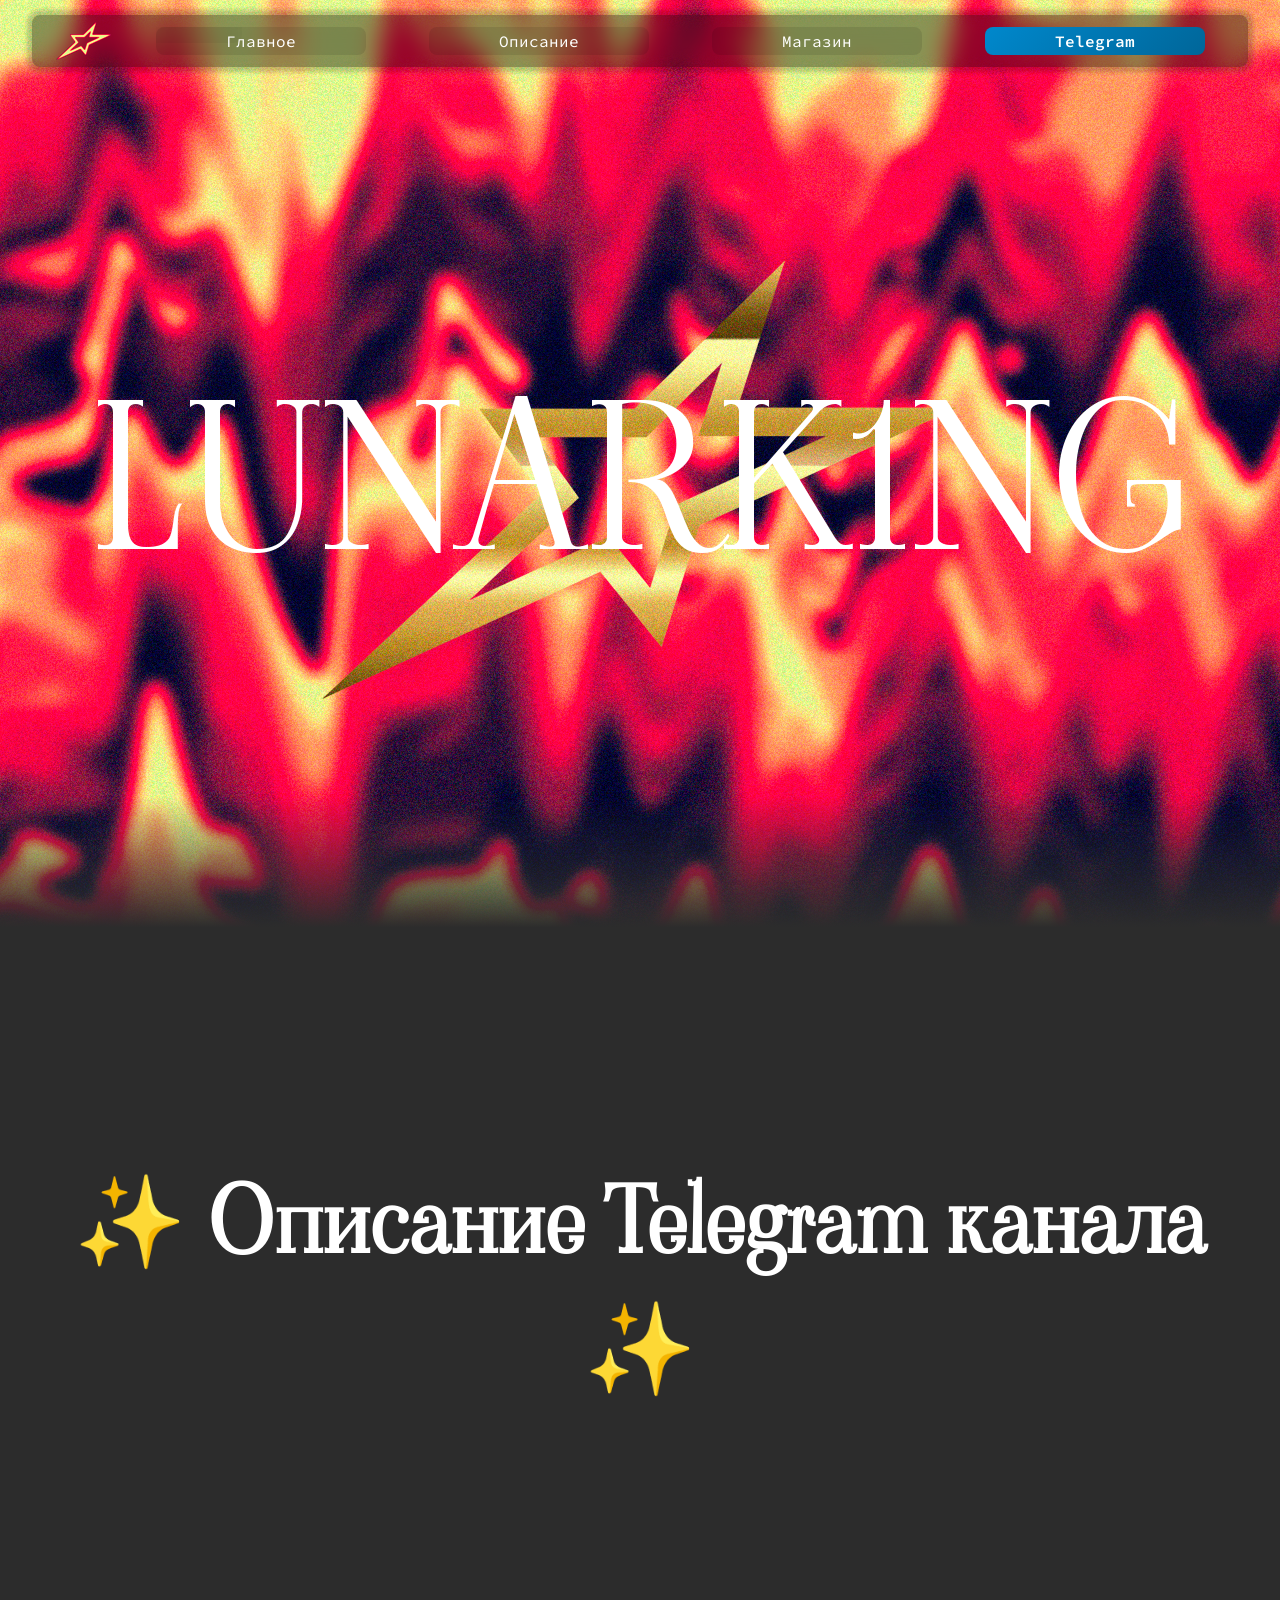
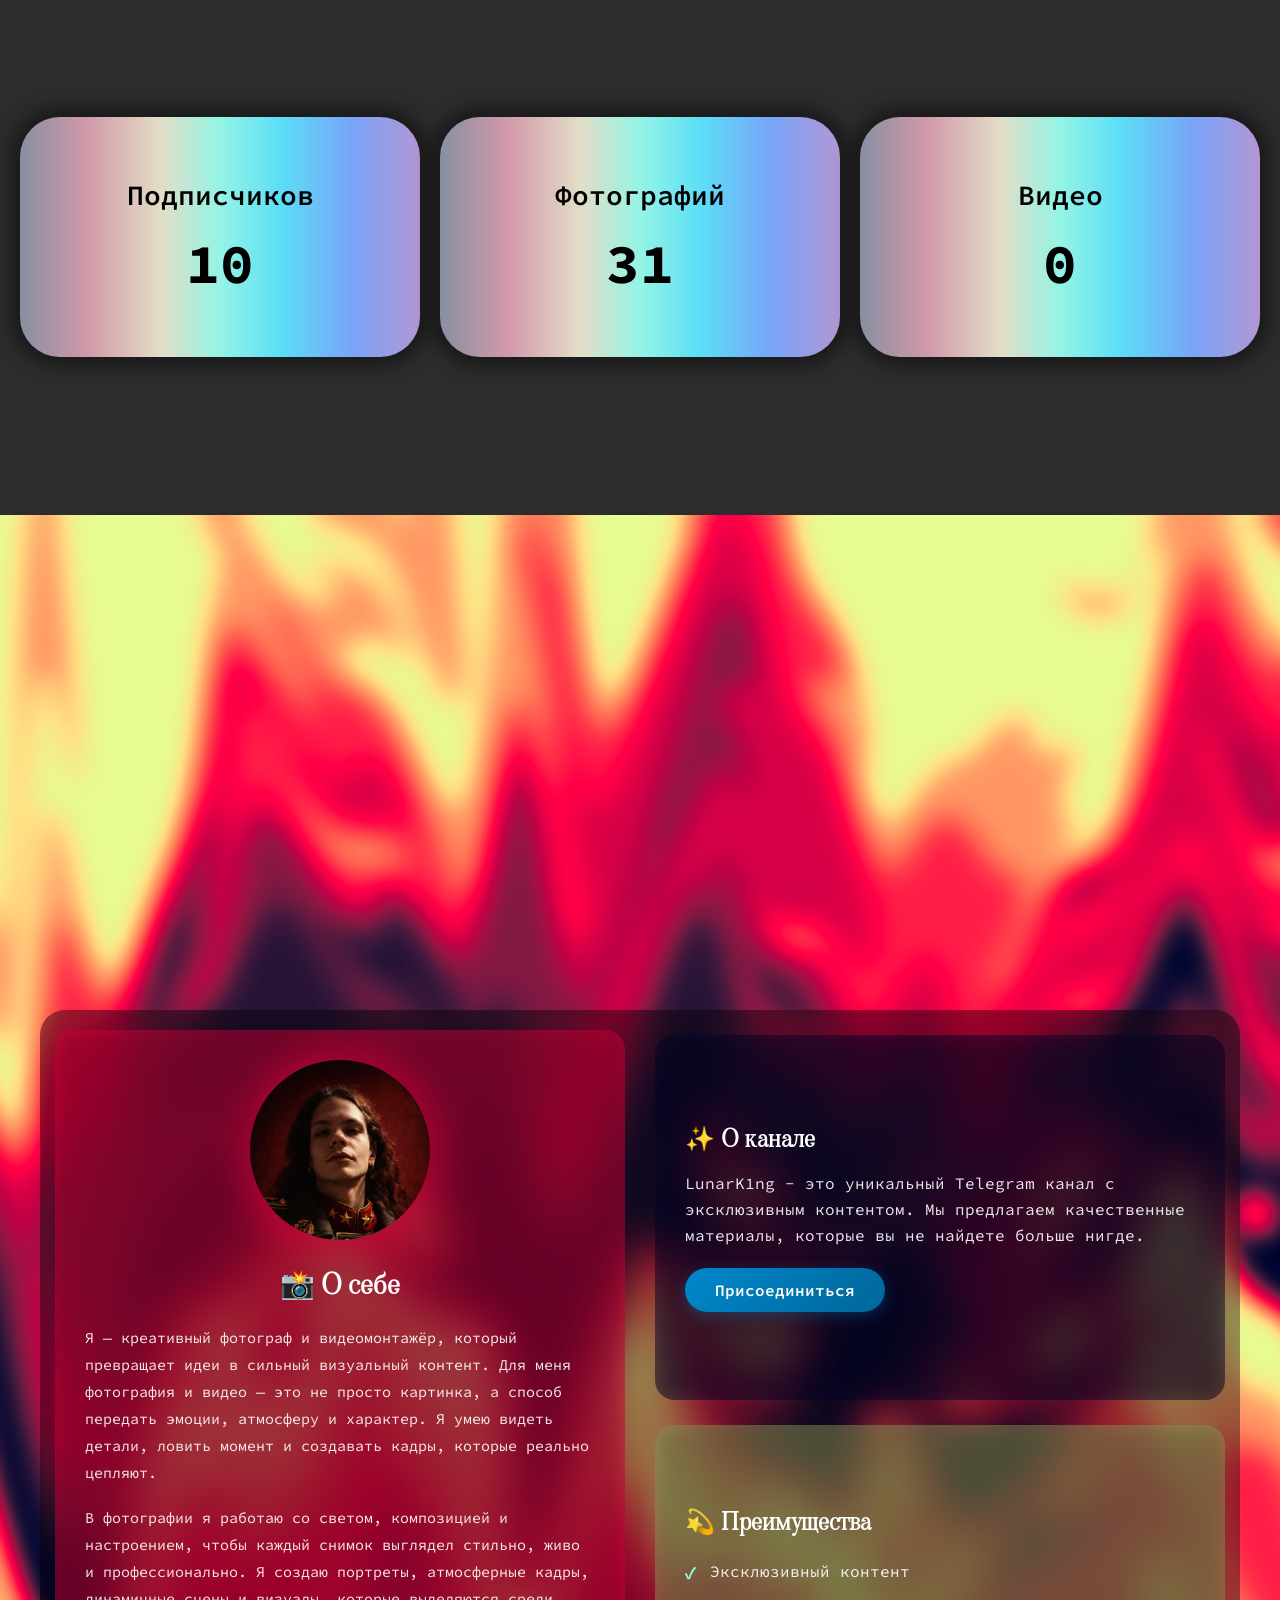
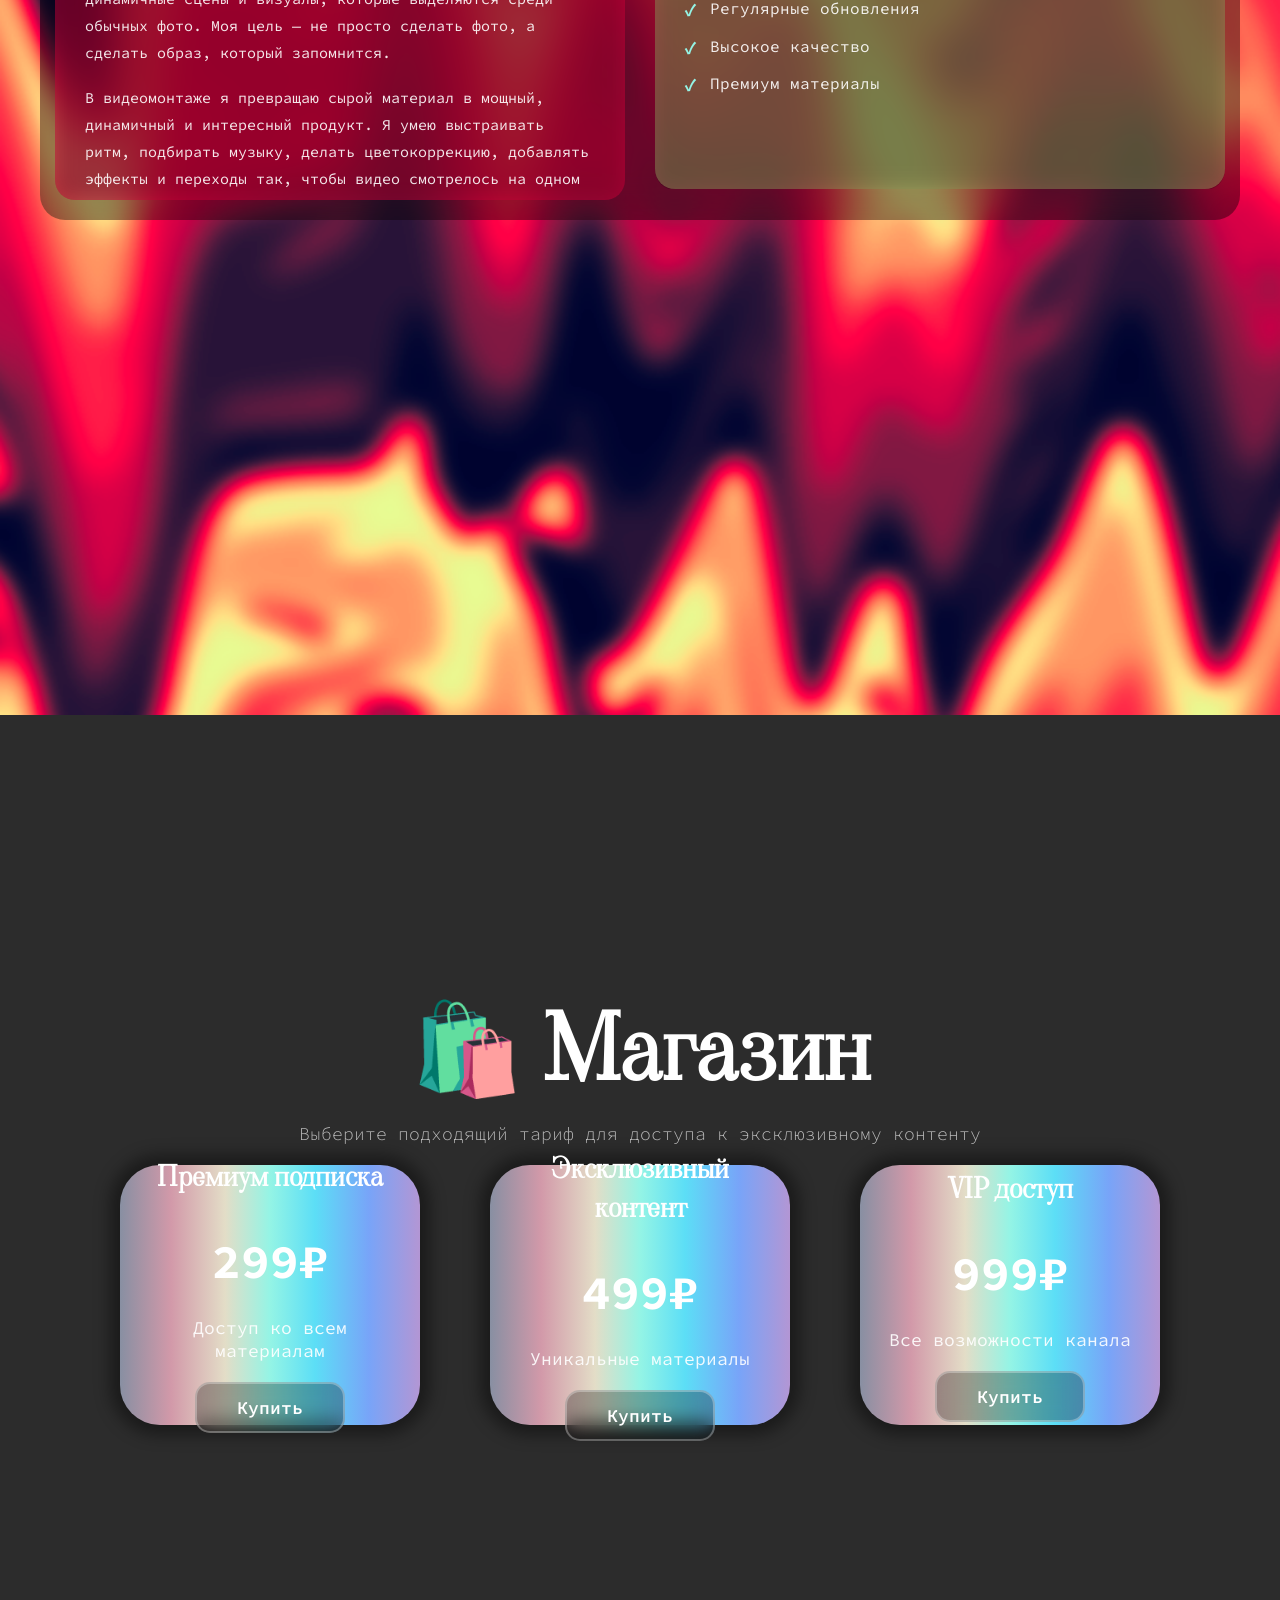
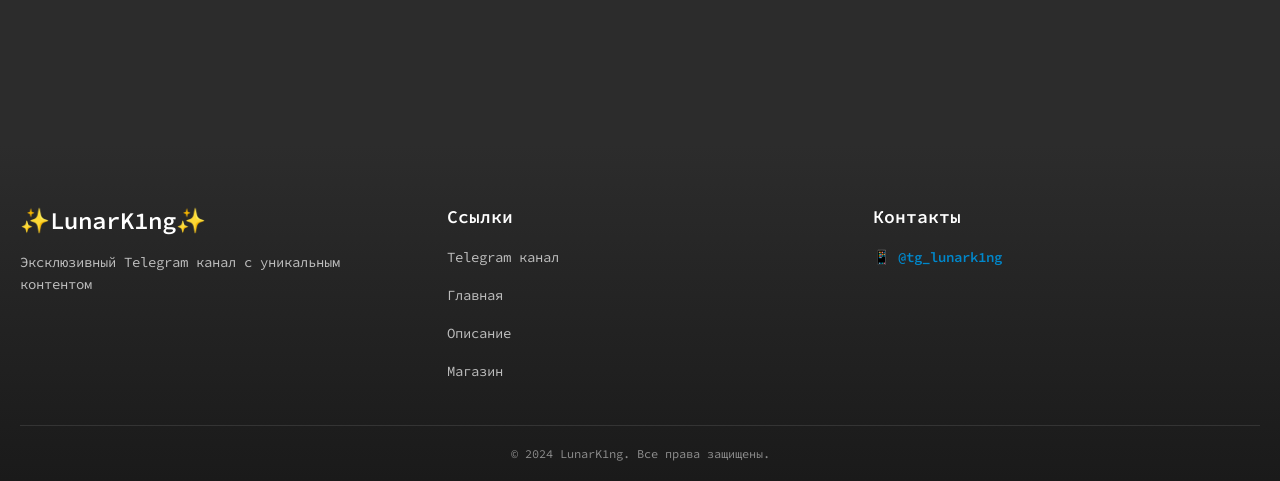
==== index.html @ 867f9dbb "intex.html" ====
<!DOCTYPE html>
<html lang="ru">
<head>
    <meta charset="UTF-8">
    <meta name="viewport" content="width=device-width, initial-scale=1.0, maximum-scale=5.0, user-scalable=yes">
    <title>✨LunarK1ng✨ - Telegram канал</title>
    <meta name="description" content="Официальный сайт Telegram канала LunarK1ng. Эксклюзивный контент, премиум подписки и многое другое!">
    <link rel="shortcut icon" href="./assects/logo.png" type="icon/png">
    <link rel="stylesheet" href="./css/index.css">
    <script src="./js/index.js" defer></script>
</head>
<body>
    <nav>
        <div class="nav">
            <a href="index.html" class="logo-link"><img src="./assects/logo.png" width="58px" height="58px" alt="LunarK1ng Logo"></a>
            <div class="btn-menu"><a href="#main">Главное</a></div>
            <div class="btn-menu"><a href="#description">Описание</a></div>
            <div class="btn-menu"><a href="#shop">Магазин</a></div>
            <div class="btn-menu"><a href="https://t.me/tg_lunark1ng" target="_blank" class="telegram-link">Telegram</a></div>
        </div>
    </nav>

    <main id="main">
        <div class="fon">LUNARK1NG</div>
        <div class="fon1"></div>
        <div class="zagolov" id="description">
            <h1>✨ Описание Telegram канала ✨</h1>
            <p class="zagolov-desc">Добро пожаловать в мир LunarK1ng! Эксклюзивный контент, уникальные материалы и многое другое.</p>
        </div>
        <div class="opic">
            <div class="card">
                <h2>Подписчиков</h2>
                <p class="card-number" data-target="56">0</p>
            </div>
            <div class="card">
                <h2>Фотографий</h2>
                <p class="card-number" data-target="163">0</p>
            </div>
            <div class="card">
                <h2>Видео</h2>
                <p class="card-number" data-target="3">0</p>
            </div>
        </div>

        <div class="fon2"></div>

        <div class="opic1">
            <div class="fon-opic">
                <div class="g">
                    <div class="fio">
                        <div class="fio-image">
                            <img src="./assects/photo.jpg" alt="LunarK1ng">
                        </div>
                        <div class="fio-content">
                            <h3>📸 О себе</h3>
                            <p>Я — креативный фотограф и видеомонтажёр, который превращает идеи в сильный визуальный контент. Для меня фотография и видео — это не просто картинка, а способ передать эмоции, атмосферу и характер. Я умею видеть детали, ловить момент и создавать кадры, которые реально цепляют.</p>
                            <p>В фотографии я работаю со светом, композицией и настроением, чтобы каждый снимок выглядел стильно, живо и профессионально. Я создаю портреты, атмосферные кадры, динамичные сцены и визуалы, которые выделяются среди обычных фото. Моя цель — не просто сделать фото, а сделать образ, который запомнится.</p>
                            <p>В видеомонтаже я превращаю сырой материал в мощный, динамичный и интересный продукт. Я умею выстраивать ритм, подбирать музыку, делать цветокоррекцию, добавлять эффекты и переходы так, чтобы видео смотрелось на одном дыхании. Для меня монтаж — это искусство рассказа истории через движение, звук и визуал.</p>
                        </div>
                    </div>
                </div>
                <div class="g1">
                    <div class="ai">
                        <h3>✨ О канале</h3>
                        <p>LunarK1ng - это уникальный Telegram канал с эксклюзивным контентом. Мы предлагаем качественные материалы, которые вы не найдете больше нигде.</p>
                        <a href="https://t.me/tg_lunark1ng" target="_blank" class="telegram-btn">Присоединиться</a>
                    </div>
                    <div class="forum">
                        <h3>💫 Преимущества</h3>
                        <ul>
                            <li>Эксклюзивный контент</li>
                            <li>Регулярные обновления</li>
                            <li>Высокое качество</li>
                            <li>Премиум материалы</li>
                        </ul>
                    </div>
                </div>
            </div>
        </div>
        <div class="shop" id="shop">
            <div class="shop-zagolov">
                <h1>🛍️ Магазин</h1>
                <p class="shop-subtitle">Выберите подходящий тариф для доступа к эксклюзивному контенту</p>
            </div>
            <div class="shop-content">
                <div class="shop-card">
                    <h3>Премиум подписка</h3>
                    <p class="shop-price">299₽</p>
                    <p class="shop-desc">Доступ ко всем материалам</p>
                    <a href="payment.html?product=Премиум подписка&price=299₽" class="buy-button">Купить</a>
                </div>
                <div class="shop-card">
                    <h3>Эксклюзивный контент</h3>
                    <p class="shop-price">499₽</p>
                    <p class="shop-desc">Уникальные материалы</p>
                    <a href="payment.html?product=Эксклюзивный контент&price=499₽" class="buy-button">Купить</a>
                </div>
                <div class="shop-card">
                    <h3>VIP доступ</h3>
                    <p class="shop-price">999₽</p>
                    <p class="shop-desc">Все возможности канала</p>
                    <a href="payment.html?product=VIP доступ&price=999₽" class="buy-button">Купить</a>
                </div>
            </div>
        </div>
    </main>

    <footer>
        <div class="footer-content">
            <div class="footer-section">
                <h3>✨LunarK1ng✨</h3>
                <p>Эксклюзивный Telegram канал с уникальным контентом</p>
            </div>
            <div class="footer-section">
                <h4>Ссылки</h4>
                <a href="https://t.me/tg_lunark1ng" target="_blank" class="footer-link">Telegram канал</a>
                <a href="#main" class="footer-link">Главная</a>
                <a href="#description" class="footer-link">Описание</a>
                <a href="#shop" class="footer-link">Магазин</a>
            </div>
            <div class="footer-section">
                <h4>Контакты</h4>
                <a href="https://t.me/tg_lunark1ng" target="_blank" class="footer-link telegram-footer">
                    <span>📱 @tg_lunark1ng</span>
                </a>
            </div>
        </div>
        <div class="footer-bottom">
            <p>&copy; 2024 LunarK1ng. Все права защищены.</p>
        </div>
    </footer>
</body>
</html>
---- css/index.css ----
@import url('https://fonts.googleapis.com/css2?family=Source+Code+Pro:ital,wght@0,200..900;1,200..900&family=Viaoda+Libre&display=swap');

* {
    margin: 0;
    padding: 0;
    box-sizing: border-box;
    -webkit-tap-highlight-color: transparent;
}

html {
    scroll-behavior: smooth;
    -webkit-text-size-adjust: 100%;
    -ms-text-size-adjust: 100%;
}

body{
    font-family: "Source Code Pro", monospace;
    background: #2c2c2c;
    overflow-x: hidden;
    -webkit-font-smoothing: antialiased;
    -moz-osx-font-smoothing: grayscale;
}

/* Улучшения для touch-устройств */
@media (hover: none) and (pointer: coarse) {
    .btn-menu a, .buy-button, .telegram-btn {
        min-height: 44px;
        min-width: 44px;
    }
    
    .card, .shop-card {
        cursor: default;
    }
}
.nav{
    margin: 0 auto;
    display: flex;
    width: 1280px;
    height: 52px;
    background-color: rgb(0, 0, 0, 40%);
    backdrop-filter: blur(10px);
    box-shadow: 0px 0px 4px 5px rgba(0, 0, 0, 0.2);
    position: fixed;
    border: none;
    border-radius: 8px;
    top: 15px;
    left: 50%;
    transform: translateX(-50%);
    align-items: center;
    justify-content: space-evenly;
    z-index: 1000;
    transition: all 300ms;
}
.btn-menu{
    text-align: center;
}
.logo-link {
    display: flex;
    align-items: center;
    transition: transform 200ms;
    text-decoration: none;
}

.logo-link:hover {
    transform: scale(1.1) rotate(5deg);
}

.logo-link img {
    display: block;
}

.btn-menu a{
    color: white;
    background-color: rgba(0, 0, 0, 0.1);
    backdrop-filter: blur(40px);
    text-decoration: none;
    padding: 4px 70px;
    border: none;
    border-radius: 8px;
    margin: 0px 20px;
    transition: all 200ms;
    user-select: none;
}

.telegram-link {
    background: linear-gradient(135deg, #0088cc 0%, #006699 100%);
    color: white !important;
    font-weight: 600;
}

.telegram-link:hover {
    background: linear-gradient(135deg, #00a0e0 0%, #0088cc 100%);
    transform: scale(1.05);
}
.fon{
    font-family: "Viaoda Libre", serif;
    display: flex;
    justify-content: center;
    align-items: center;
    color: white;
    font-size: 200px;
    user-select: none;
    width: 100%;
    height: 960px;
    background-image: url('/assects/dector.png');
    background-size: cover;
    background-position: center;
    background-repeat: no-repeat;
    position: relative;
}
.fon1{
    width: 100%;
    height: 327px;
    background: linear-gradient(to bottom, 
        rgba(9, 2, 58, 0) 0%,
        #2c2c2c 40%
    );
    transform: translateY(-50%);
    position: absolute;
    pointer-events: none;
}
main{
    width: 100%;
    background-color: #2c2c2c;
    position: relative;
    overflow-x: hidden;
}
.zagolov{
    font-family: "Viaoda Libre", serif;
    background-color: #2c2c2c;
    color: white;
    text-align: center;
    font-size: 45px;
    transform: translateY(50%);
    background-color: #2c2c2c;
    user-select: none;
    padding: 20px;
    animation: fadeInUp 0.8s ease-out;
    position: relative;
    z-index: 1;
}

.zagolov-desc {
    font-family: "Source Code Pro", monospace;
    background: #2c2c2c;
    font-size: 18px;
    color: rgba(255, 255, 255, 0.8);
    margin-top: 15px;
    font-weight: 300;
    max-width: 800px;
    margin-left: auto;
    margin-right: auto;
}

@keyframes fadeInUp {
    from {
        opacity: 0;
        transform: translateY(50%) translateY(30px);
    }
    to {
        opacity: 1;
        transform: translateY(50%);
    }
}
.opic{
    display: flex;
    width: 100%;
    height: 600px;
    background-color: #2c2c2c;
    justify-content: space-evenly;
    align-items: center;
    transform: translateY(17%);
    position: relative;
    z-index: 1;
}
.card{
    width: 450px;
    height: 250px;
    background:linear-gradient(to right,
            #888FA2 0%,
            #D299A9 17%,
            #E3DDC7 35%,
            #94F4E5 50%,
            #5CDEF6 65%,
            #78A4F8 83%,
            #B396D4 100%
        );
    box-shadow: 0px 0px 16px 10px rgba(0, 0, 0, 0.4);
    border: none;
    border-radius: 40px;
    text-align: center;
    padding: 30px 20px;
    display: flex;
    flex-direction: column;
    justify-content: center;
    align-items: center;
    transition: transform 300ms, box-shadow 300ms;
    animation: fadeInUp 0.8s ease-out;
    animation-fill-mode: both;
}

.card:nth-child(1) {
    animation-delay: 0.1s;
}

.card:nth-child(2) {
    animation-delay: 0.2s;
}

.card:nth-child(3) {
    animation-delay: 0.3s;
}

.card:hover {
    transform: translateY(-10px) scale(1.02);
    box-shadow: 0px 0px 25px 15px rgba(0, 0, 0, 0.5);
}

.card h2{
    font-family: "Source Code Pro", monospace;
    font-size: 28px;
    font-weight: 600;
    user-select: none;
    margin-bottom: 15px;
}
.card p{
    font-family: "Source Code Pro", monospace;
    font-size: 56px;
    font-weight: 700;
    user-select: none;
}
.shop{
    height: 980px;
    width: 100%;
    background-image: url('assects/stars.png');
    background-size: cover;
    background-position: center;
    background-repeat: no-repeat;
    background-color: #2c2c2c;
    display: flex;
    flex-direction: column;
    align-items: center;
    justify-content: center;
    position: relative;
}
.shop-zagolov{
    font-family: "Viaoda Libre", serif;
    color: white;
    text-align: center;
    font-size: 45px;
    margin-bottom: 20px;
    user-select: none;
}

.shop-subtitle {
    font-family: "Source Code Pro", monospace;
    font-size: 18px;
    color: rgba(255, 255, 255, 0.7);
    margin-top: 10px;
    font-weight: 300;
}
.shop-content{
    display: flex;
    width: 100%;
    justify-content: space-evenly;
    align-items: center;
    padding: 0 50px;
}
.shop-card{
    width: 350px;
    height: 280px;
    background: linear-gradient(to right,
            #888FA2 0%,
            #D299A9 17%,
            #E3DDC7 35%,
            #94F4E5 50%,
            #5CDEF6 65%,
            #78A4F8 83%,
            #B396D4 100%
        );
    box-shadow: 0px 0px 16px 10px rgba(0, 0, 0, 0.4);
    border: none;
    border-radius: 40px;
    text-align: center;
    display: flex;
    flex-direction: column;
    justify-content: center;
    align-items: center;
    padding: 20px;
    transition: transform 200ms;
}
.shop-card:hover{
    transform: scale(1.05);
}
.shop-card h3{
    font-family: "Viaoda Libre", serif;
    font-size: 28px;
    font-weight: 600;
    color: white;
    margin-bottom: 20px;
    user-select: none;
}
.shop-price{
    font-family: "Source Code Pro", monospace;
    font-size: 48px;
    font-weight: 700;
    color: white;
    margin: 15px 0;
    user-select: none;
}
.shop-desc{
    font-family: "Source Code Pro", monospace;
    font-size: 18px;
    color: rgba(255, 255, 255, 0.9);
    margin-top: 10px;
    user-select: none;
    font-weight: 400;
}
.buy-button{
    display: inline-block;
    margin-top: 20px;
    padding: 12px 40px;
    font-family: "Source Code Pro", monospace;
    font-size: 18px;
    font-weight: 600;
    color: white;
    background-color: rgba(0, 0, 0, 0.3);
    backdrop-filter: blur(10px);
    text-decoration: none;
    border: 2px solid rgba(255, 255, 255, 0.3);
    border-radius: 15px;
    transition: all 200ms;
    user-select: none;
}
.buy-button:hover{
    background-color: rgba(0, 0, 0, 0.5);
    border-color: rgba(255, 255, 255, 0.5);
    transform: scale(1.05);
}
.buy-button:active{
    transform: scale(0.95);
}

footer {
    background: linear-gradient(to top, #1a1a1a 0%, #2c2c2c 100%);
    padding: 60px 20px 20px;
    margin-top: 50px;
    position: relative;
}

.footer-content {
    max-width: 1400px;
    margin: 0 auto;
    display: flex;
    justify-content: space-around;
    flex-wrap: wrap;
    gap: 40px;
    margin-bottom: 30px;
}

.footer-section {
    flex: 1;
    min-width: 250px;
}

.footer-section h3 {
    font-family: "Source Code Pro", monospace;
    font-size: 24px;
    color: white;
    margin-bottom: 15px;
    font-weight: 600;
}

.footer-section h4 {
    font-family: "Source Code Pro", monospace;
    font-size: 18px;
    color: white;
    margin-bottom: 15px;
    font-weight: 600;
}

.footer-section p {
    font-family: "Source Code Pro", monospace;
    font-size: 14px;
    color: rgba(255, 255, 255, 0.7);
    line-height: 1.6;
}

.footer-link {
    display: block;
    font-family: "Source Code Pro", monospace;
    font-size: 14px;
    color: rgba(255, 255, 255, 0.7);
    text-decoration: none;
    margin-bottom: 10px;
    transition: all 200ms;
    padding: 5px 0;
}

.footer-link:hover {
    color: white;
    transform: translateX(5px);
}

.telegram-footer {
    color: #0088cc !important;
    font-weight: 600;
}

.telegram-footer:hover {
    color: #00a0e0 !important;
}

.footer-bottom {
    text-align: center;
    padding-top: 20px;
    border-top: 1px solid rgba(255, 255, 255, 0.1);
}

.footer-bottom p {
    font-family: "Source Code Pro", monospace;
    font-size: 12px;
    color: rgba(255, 255, 255, 0.5);
}
.btn-menu a:hover{
    background-color: rgba(255, 0, 0, 0.1);
    backdrop-filter: blur(0px);
}
.btn-menu a:active{
    background-color: rgba(255, 81, 0, 0.2);
    backdrop-filter: blur(100px);
}
.btn-menu a:focus-visible{
    background-color: red;
}
.fon2{
    width: 100%;
    height: 327px;
    background: linear-gradient(to top, 
        rgba(9, 2, 58, 0) 0%,
        #2c2c2c 40%
    );
    transform: translateY(31%);
    position: absolute;
    pointer-events: none;
    margin: 20px 0px 0px 0px;
}
.opic1{
    background-image: url('/assects/bac.png');
    background-size: cover;
    background-position: center;
    background-repeat: no-repeat;
    width: 100%;
    height: 1800px;
    display: flex;
    margin: 200px 0px 0px 0px;
    justify-content: center;
    align-items: center;
    position: relative;
}
.fon-opic{
    display: flex;
    width: 1550px;
    height: 810px;
    background-color: rgb(0, 0, 0, 40%);
    border: none;
    border-radius: 25px;
    backdrop-filter: blur(20px);
}
.g{
    display: flex;
    align-items: center;
    justify-content: center;
    width: 50%;
    height: 100%;
}
.g1{
    display: block;
    align-items: center;
    justify-content: center;
    width: 50%;
    height: 100%;
}
.fio{
    display: flex;
    flex-direction: column;
    align-items: center;
    justify-content: flex-start;
    background-color: rgb(255, 0, 70, 40%);
    backdrop-filter: blur(10px);
    width: 95%;
    height: 95%;
    border: none;
    border-radius: 20px;
    padding: 30px;
    overflow-y: auto;
    transition: transform 300ms, box-shadow 300ms;
}

.fio:hover {
    transform: translateY(-5px);
    box-shadow: 0px 0px 20px 10px rgba(255, 0, 70, 0.5);
}

.fio-image {
    margin-bottom: 25px;
    flex-shrink: 0;
}

.fio img{
    width: 180px;
    height: 180px;
    border: none;
    border-radius: 100%;
    object-fit: cover;
    box-shadow: 0px 0px 30px 15px rgba(255, 0, 70, 0.3);
    transition: transform 300ms, box-shadow 300ms;
    display: block;
}

.fio:hover img {
    transform: scale(1.05);
    box-shadow: 0px 0px 40px 20px rgba(255, 0, 70, 0.5);
}

.fio-content {
    width: 100%;
    text-align: center;
}

.fio-content h3 {
    font-family: "Viaoda Libre", serif;
    font-size: 28px;
    font-weight: 600;
    color: white;
    margin-bottom: 20px;
    user-select: none;
}

.fio-content p {
    font-family: "Source Code Pro", monospace;
    font-size: 15px;
    color: rgba(255, 255, 255, 0.9);
    line-height: 1.8;
    margin-bottom: 18px;
    text-align: left;
    user-select: none;
}

.fio-content p:last-child {
    margin-bottom: 0;
}

/* Стилизация скроллбара для fio */
.fio::-webkit-scrollbar {
    width: 8px;
}

.fio::-webkit-scrollbar-track {
    background: rgba(255, 255, 255, 0.1);
    border-radius: 10px;
}

.fio::-webkit-scrollbar-thumb {
    background: rgba(255, 0, 70, 0.5);
    border-radius: 10px;
}

.fio::-webkit-scrollbar-thumb:hover {
    background: rgba(255, 0, 70, 0.7);
}
.ai{
    background-color: rgb(5, 7, 50, 40%);
    backdrop-filter: blur(10px);
    width: 95%;
    height: 45%;
    border: none;
    border-radius: 20px;
    margin: 25px auto;
    padding: 30px;
    display: flex;
    flex-direction: column;
    justify-content: center;
    transition: transform 300ms, box-shadow 300ms;
}

.ai:hover {
    transform: translateY(-5px);
    box-shadow: 0px 0px 20px 10px rgba(5, 7, 50, 0.5);
}

.ai h3 {
    font-family: "Viaoda Libre", serif;
    font-size: 24px;
    font-weight: 600;
    color: white;
    margin-bottom: 15px;
    user-select: none;
}

.ai p {
    font-family: "Source Code Pro", monospace;
    font-size: 16px;
    color: rgba(255, 255, 255, 0.9);
    line-height: 1.6;
    margin-bottom: 20px;
    user-select: none;
}

.telegram-btn {
    display: inline-block;
    padding: 12px 30px;
    background: linear-gradient(135deg, #0088cc 0%, #006699 100%);
    color: white;
    text-decoration: none;
    border-radius: 25px;
    font-family: "Source Code Pro", monospace;
    font-weight: 600;
    font-size: 16px;
    transition: all 300ms;
    align-self: flex-start;
    box-shadow: 0px 4px 15px rgba(0, 136, 204, 0.3);
}

.telegram-btn:hover {
    transform: translateY(-2px);
    box-shadow: 0px 6px 20px rgba(0, 136, 204, 0.5);
    background: linear-gradient(135deg, #00a0e0 0%, #0088cc 100%);
}

.forum{
    background-color: rgb(170, 184, 108, 40%);
    backdrop-filter: blur(10px);
    width: 95%;
    height: 45%;
    border: none;
    border-radius: 20px;
    margin: 25px auto;
    padding: 30px;
    display: flex;
    flex-direction: column;
    justify-content: center;
    transition: transform 300ms, box-shadow 300ms;
}

.forum:hover {
    transform: translateY(-5px);
    box-shadow: 0px 0px 20px 10px rgba(170, 184, 108, 0.5);
}

.forum h3 {
    font-family: "Viaoda Libre", serif;
    font-size: 24px;
    font-weight: 600;
    color: white;
    margin-bottom: 20px;
    user-select: none;
}

.forum ul {
    list-style: none;
    padding: 0;
}

.forum ul li {
    font-family: "Source Code Pro", monospace;
    font-size: 16px;
    color: rgba(255, 255, 255, 0.9);
    margin-bottom: 12px;
    padding-left: 25px;
    position: relative;
    user-select: none;
    line-height: 1.6;
}

.forum ul li::before {
    content: '✓';
    position: absolute;
    left: 0;
    color: #94F4E5;
    font-weight: bold;
    font-size: 18px;
}

/* Адаптивность */

/* Очень большие экраны (1920px+) */
@media (min-width: 1920px) {
    .nav {
        width: 1600px;
    }
    
    .fon-opic {
        width: 1800px;
    }
    
    .card {
        width: 500px;
        height: 280px;
    }
}

/* Большие ноутбуки (1400px - 1920px) */
@media (max-width: 1920px) and (min-width: 1401px) {
    .nav {
        width: 95%;
        max-width: 1600px;
    }
    
    .fon-opic {
        width: 95%;
        max-width: 1400px;
    }
}

/* Ноутбуки (1200px - 1400px) */
@media (max-width: 1400px) {
    .nav {
        width: 95%;
    }
    
    .fon-opic {
        width: 95%;
        max-width: 1200px;
    }
    
    .card {
        width: 400px;
        height: 240px;
    }
    
    .shop-card {
        width: 300px;
        height: 260px;
    }
}

/* Планшеты в альбомной ориентации и маленькие ноутбуки (1024px - 1200px) */
@media (max-width: 1200px) and (min-width: 1024px) {
    .shop-content {
        flex-wrap: wrap;
        gap: 25px;
        padding: 0 30px;
        justify-content: center;
    }
    
    .shop-card {
        width: calc(50% - 15px);
        max-width: 400px;
        min-width: 300px;
    }
    
    .opic {
        padding: 40px 30px;
        gap: 25px;
    }
    
    .card {
        width: calc(33.333% - 20px);
        min-width: 280px;
    }
    
    .fon-opic {
        flex-direction: row;
        height: auto;
        min-height: 700px;
        padding: 30px;
    }
    
    .g, .g1 {
        width: 50%;
    }
}

/* Планшеты (768px - 1024px) */
@media (max-width: 1023px) {
    .shop-content {
        flex-direction: column;
        gap: 30px;
        padding: 0 30px;
    }
    
    .shop-card {
        width: 100%;
        max-width: 500px;
    }
    
    .opic {
        flex-direction: column;
        height: auto;
        padding: 40px 30px;
        gap: 30px;
    }
    
    .card {
        width: 100%;
        max-width: 500px;
    }
    
    .fon-opic {
        flex-direction: column;
        height: auto;
        padding: 30px;
    }
    
    .g, .g1 {
        width: 100%;
    }
    
    .g1 {
        margin-top: 30px;
    }
    
    .ai, .forum {
        height: auto;
        min-height: 200px;
    }
    
    .fio {
        padding: 25px;
        height: auto;
        max-height: 600px;
    }
    
    .fio img {
        width: 150px;
        height: 150px;
    }
    
    .fio-content h3 {
        font-size: 24px;
    }
    
    .fio-content p {
        font-size: 14px;
    }
    
    .nav {
        width: 98%;
        padding: 8px;
    }
    
    .btn-menu a {
        padding: 4px 15px;
        margin: 2px;
        font-size: 13px;
    }
}

/* Планшеты в портретной ориентации и большие телефоны (481px - 768px) */
@media (max-width: 768px) {
    .nav {
        width: calc(100% - 16px);
        height: auto;
        padding: 5px 3px;
        flex-wrap: wrap;
        gap: 4px;
        justify-content: center;
    }
    
    .logo-link {
        order: -1;
        width: 100%;
        justify-content: center;
        margin-bottom: 3px;
    }
    
    .logo-link img {
        width: 28px;
        height: 28px;
    }
    
    .btn-menu {
        flex: 1 1 calc(50% - 4px);
        min-width: calc(50% - 4px);
        max-width: calc(50% - 4px);
    }
    
    .btn-menu a {
        padding: 5px 8px;
        margin: 0;
        font-size: 10px;
        display: block;
        text-align: center;
        width: 100%;
        border-radius: 5px;
    }
    
    .fon {
        font-size: 100px;
        height: 550px;
        background-size: cover;
    }
    
    .zagolov {
        font-size: 28px;
        padding: 15px;
    }
    
    .zagolov-desc {
        font-size: 15px;
        padding: 0 15px;
    }
    
    .opic {
        padding: 30px 15px;
        gap: 25px;
        height: auto;
    }
    
    .card {
        height: 220px;
        padding: 25px 20px;
    }
    
    .card h2 {
        font-size: 22px;
        margin-bottom: 12px;
    }
    
    .card p {
        font-size: 38px;
    }
    
    .shop {
        padding: 40px 15px;
        height: auto;
        min-height: 800px;
    }
    
    .shop-zagolov {
        font-size: 28px;
        margin-bottom: 25px;
    }
    
    .shop-subtitle {
        font-size: 15px;
        padding: 0 15px;
    }
    
    .shop-content {
        padding: 0 15px;
        gap: 25px;
    }
    
    .shop-card {
        width: 100%;
        height: auto;
        min-height: 280px;
        padding: 25px;
    }
    
    .shop-card h3 {
        font-size: 22px;
        margin-bottom: 15px;
    }
    
    .shop-price {
        font-size: 32px;
        margin: 12px 0;
    }
    
    .shop-desc {
        font-size: 16px;
    }
    
    .buy-button {
        padding: 10px 30px;
        font-size: 16px;
        margin-top: 15px;
    }
    
    .opic1 {
        height: auto;
        padding: 30px 15px;
        min-height: auto;
    }
    
    .fon-opic {
        width: 100%;
        padding: 20px;
    }
    
    .fio {
        padding: 20px;
        max-height: 500px;
    }
    
    .fio-image {
        margin-bottom: 20px;
    }
    
    .fio img {
        width: 120px;
        height: 120px;
    }
    
    .fio-content h3 {
        font-size: 20px;
        margin-bottom: 15px;
    }
    
    .fio-content p {
        font-size: 13px;
        line-height: 1.6;
        margin-bottom: 12px;
    }
    
    .ai, .forum {
        padding: 20px;
        margin: 15px auto;
    }
    
    .ai h3, .forum h3 {
        font-size: 20px;
        margin-bottom: 15px;
    }
    
    .ai p, .forum ul li {
        font-size: 14px;
    }
    
    .telegram-btn {
        padding: 10px 25px;
        font-size: 14px;
    }
    
    .footer-content {
        flex-direction: column;
        text-align: center;
        gap: 30px;
        padding: 0 15px;
    }
    
    .footer-section {
        min-width: 100%;
    }
    
    .footer-section h3, .footer-section h4 {
        font-size: 18px;
    }
    
    .footer-section p, .footer-link {
        font-size: 13px;
    }
}

/* Телефоны (360px - 480px) */
@media (max-width: 480px) {
    .nav {
        width: calc(100% - 16px);
        height: auto;
        padding: 4px 3px;
        top: 6px;
        border-radius: 5px;
        flex-wrap: wrap;
        gap: 3px;
        justify-content: center;
    }
    
    .logo-link {
        order: -1;
        width: 100%;
        justify-content: center;
        margin-bottom: 2px;
    }
    
    .logo-link img {
        width: 24px;
        height: 24px;
    }
    
    .btn-menu {
        flex: 1 1 calc(50% - 3px);
        min-width: calc(50% - 3px);
        max-width: calc(50% - 3px);
    }
    
    .btn-menu a {
        padding: 4px 6px;
        margin: 0;
        font-size: 9px;
        width: 100%;
        text-align: center;
        border-radius: 5px;
    }
    
    .fon {
        font-size: 70px;
        height: 450px;
        background-size: cover;
        background-position: center;
    }
    
    .zagolov {
        font-size: 22px;
        padding: 12px;
    }
    
    .zagolov-desc {
        font-size: 13px;
        padding: 0 12px;
    }
    
    .opic {
        padding: 25px 10px;
        gap: 20px;
        height: auto;
    }
    
    .card {
        height: 180px;
        padding: 20px 15px;
        border-radius: 30px;
    }
    
    .card h2 {
        font-size: 18px;
        margin-bottom: 10px;
    }
    
    .card p {
        font-size: 32px;
    }
    
    .shop {
        padding: 30px 10px;
        min-height: 700px;
    }
    
    .shop-zagolov {
        font-size: 24px;
        margin-bottom: 20px;
    }
    
    .shop-subtitle {
        font-size: 13px;
        padding: 0 10px;
    }
    
    .shop-content {
        padding: 0 10px;
        gap: 20px;
    }
    
    .shop-card {
        height: auto;
        min-height: 240px;
        padding: 20px;
        border-radius: 30px;
    }
    
    .shop-card h3 {
        font-size: 20px;
        margin-bottom: 12px;
    }
    
    .shop-price {
        font-size: 28px;
        margin: 10px 0;
    }
    
    .shop-desc {
        font-size: 14px;
    }
    
    .buy-button {
        padding: 8px 25px;
        font-size: 14px;
        margin-top: 12px;
    }
    
    .opic1 {
        padding: 20px 10px;
    }
    
    .fon-opic {
        padding: 15px;
        border-radius: 20px;
    }
    
    .fio {
        padding: 15px;
        max-height: 450px;
        border-radius: 15px;
    }
    
    .fio img {
        width: 100px;
        height: 100px;
    }
    
    .fio-content h3 {
        font-size: 18px;
        margin-bottom: 12px;
    }
    
    .fio-content p {
        font-size: 12px;
        line-height: 1.5;
        margin-bottom: 10px;
    }
    
    .ai, .forum {
        padding: 15px;
        margin: 12px auto;
        border-radius: 15px;
    }
    
    .ai h3, .forum h3 {
        font-size: 18px;
        margin-bottom: 12px;
    }
    
    .ai p, .forum ul li {
        font-size: 13px;
    }
    
    .telegram-btn {
        padding: 8px 20px;
        font-size: 13px;
    }
    
    .footer-content {
        gap: 25px;
        padding: 0 10px;
    }
    
    .footer-section h3, .footer-section h4 {
        font-size: 16px;
    }
    
    .footer-section p, .footer-link {
        font-size: 12px;
    }
    
    .footer-bottom p {
        font-size: 11px;
    }
}

/* Очень маленькие телефоны (до 360px) */
@media (max-width: 360px) {
    .nav {
        width: calc(100% - 12px);
        padding: 3px 2px;
        top: 5px;
        gap: 2px;
        border-radius: 4px;
    }
    
    .logo-link {
        margin-bottom: 1px;
    }
    
    .logo-link img {
        width: 20px;
        height: 20px;
    }
    
    .btn-menu {
        flex: 1 1 calc(50% - 2px);
        min-width: calc(50% - 2px);
        max-width: calc(50% - 2px);
    }
    
    .btn-menu a {
        padding: 3px 4px;
        font-size: 8px;
        border-radius: 4px;
    }
    
    .fon {
        font-size: 60px;
        height: 400px;
    }
    
    .zagolov {
        font-size: 20px;
        padding: 12px;
    }
    
    .zagolov-desc {
        font-size: 12px;
    }
    
    .opic {
        padding: 25px 12px;
        height: auto;
    }
    
    .card {
        height: 160px;
        padding: 15px;
    }
    
    .card h2 {
        font-size: 16px;
    }
    
    .card p {
        font-size: 28px;
    }
    
    .shop-zagolov {
        font-size: 20px;
    }
    
    .shop-card {
        min-height: 220px;
        padding: 15px;
    }
    
    .shop-card h3 {
        font-size: 18px;
    }
    
    .shop-price {
        font-size: 24px;
    }
    
    .fio img {
        width: 80px;
        height: 80px;
    }
    
    .fio-content h3 {
        font-size: 16px;
    }
    
    .fio-content p {
        font-size: 11px;
    }
    
    .btn-menu a {
        font-size: 10px;
        padding: 5px 8px;
    }
}

/* Ориентация экрана */
@media (orientation: landscape) and (max-height: 500px) {
    .fon {
        height: 100vh;
        font-size: 80px;
    }
    
    .nav {
        top: 5px;
        padding: 5px;
    }
    
    .btn-menu a {
        padding: 4px 12px;
        font-size: 11px;
    }
    
    .opic {
        padding: 20px 15px;
    }
    
    .card {
        height: 150px;
        padding: 15px;
    }
    
    .card h2 {
        font-size: 16px;
    }
    
    .card p {
        font-size: 28px;
    }
}

/* Улучшения для печати */
@media print {
    .nav, .footer {
        display: none;
    }
    
    body {
        background: white;
        color: black;
    }
    
    .card, .shop-card, .fio, .ai, .forum {
        background: white;
        color: black;
        box-shadow: none;
        border: 1px solid #ccc;
    }
}
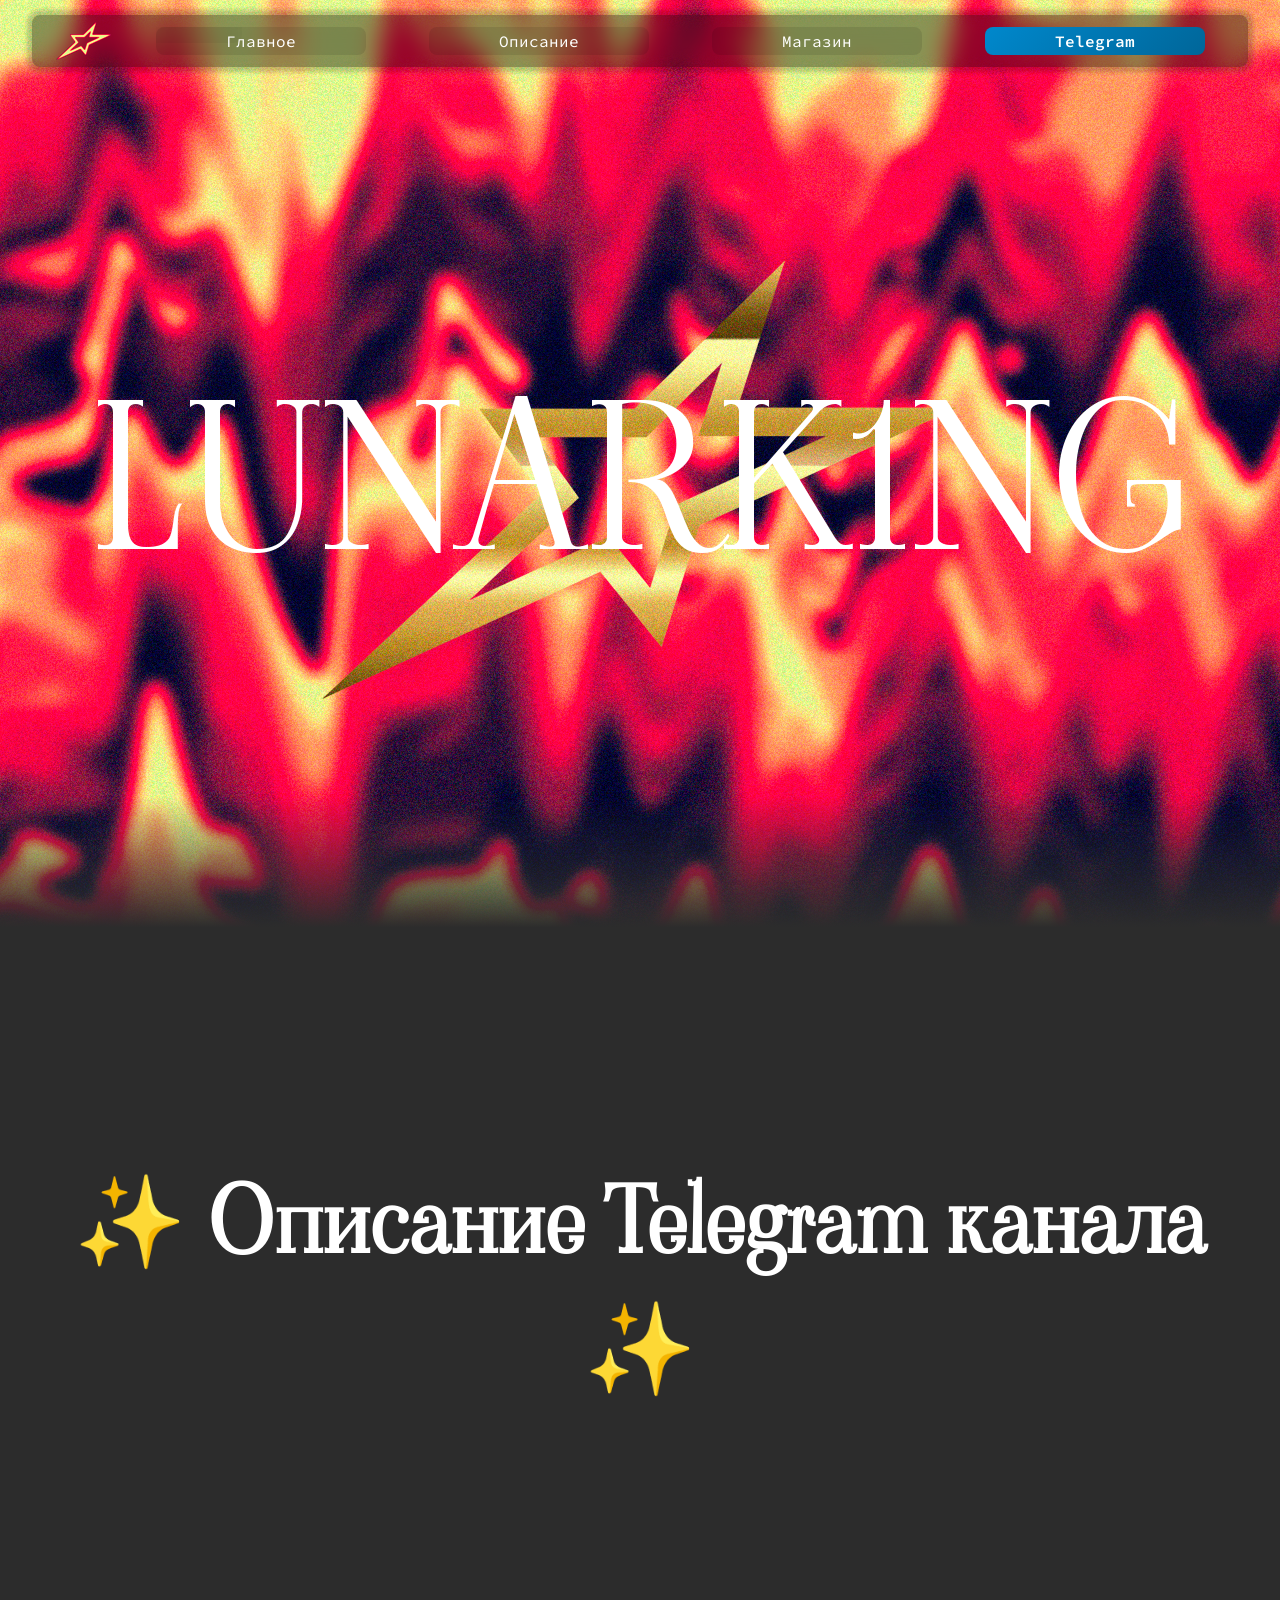
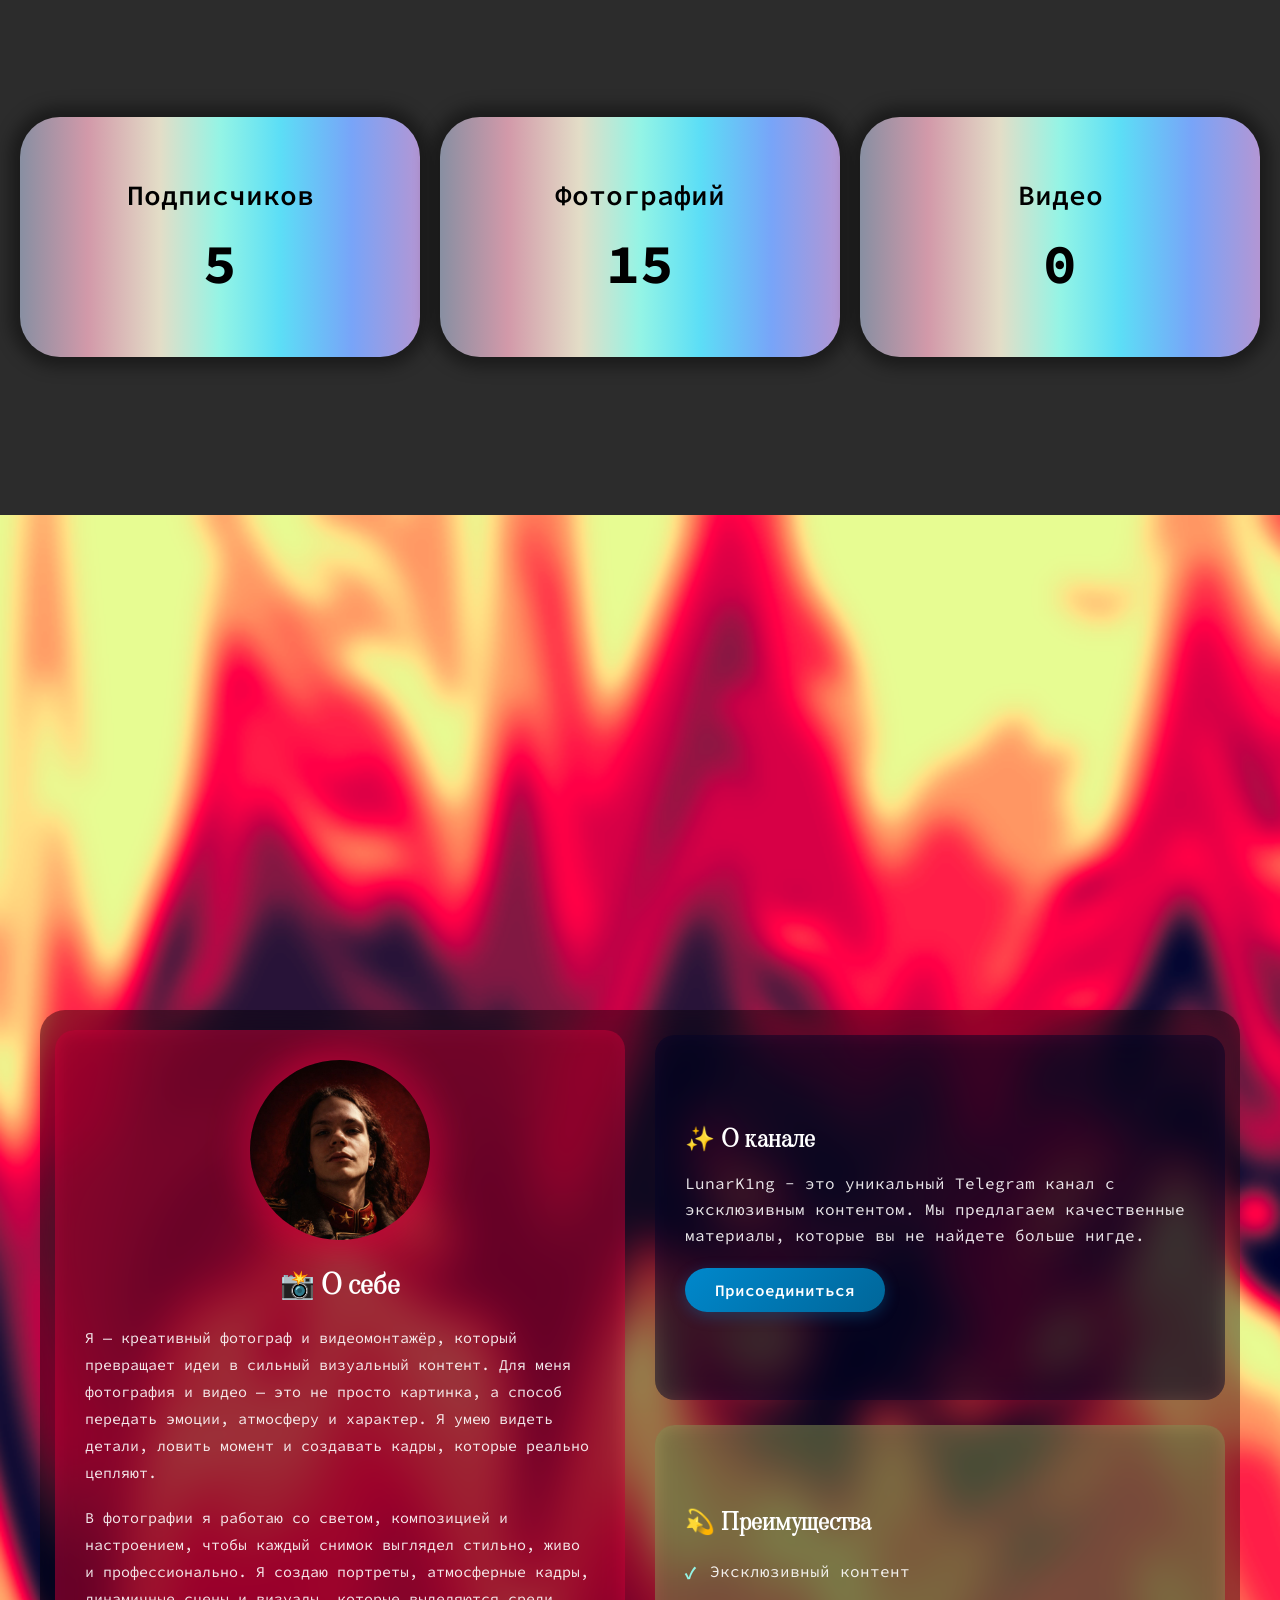
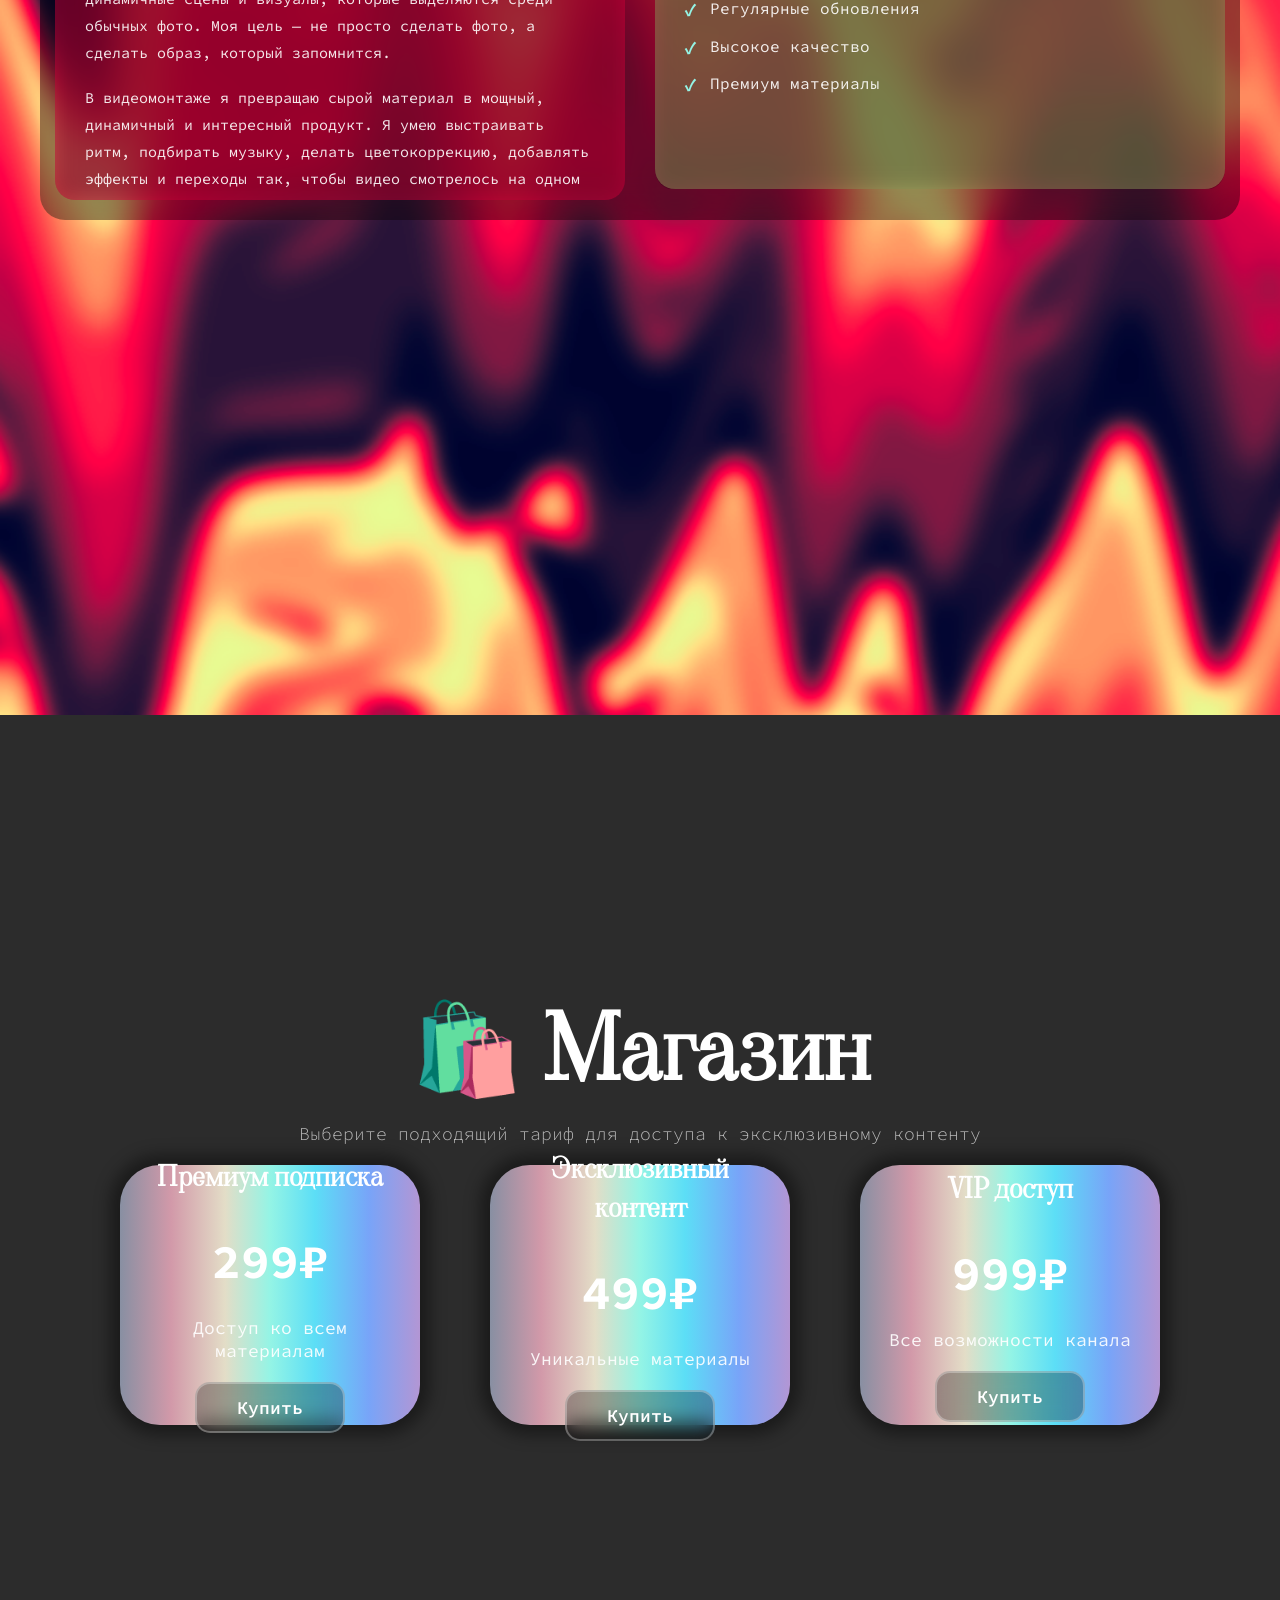
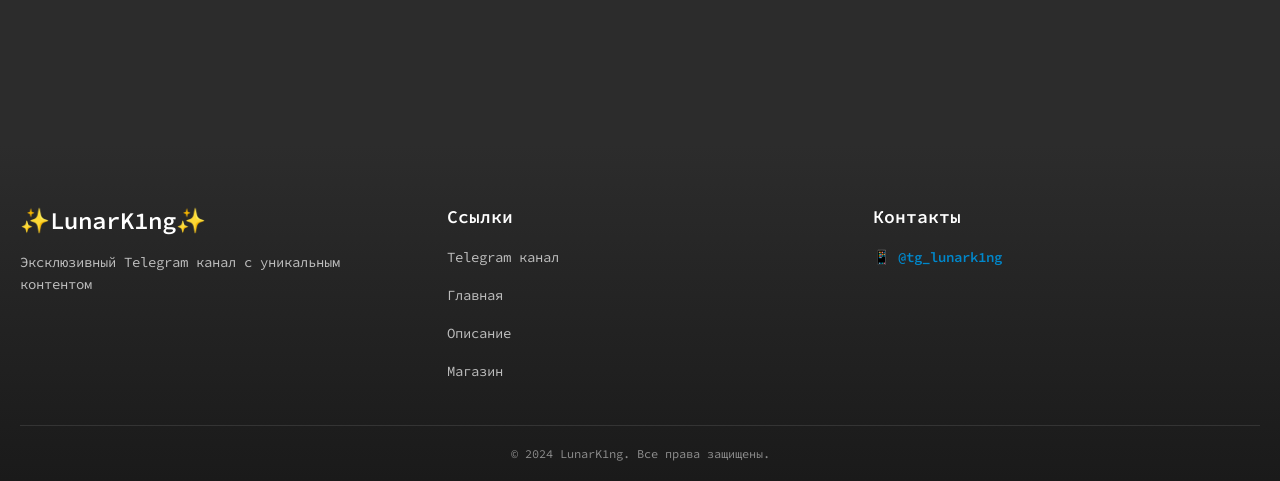
==== commit 861e9c00: "Add files via upload" ====
--- a/index.html
+++ b/index.html
@@ -1,133 +1,133 @@
-<!DOCTYPE html>
-<html lang="ru">
-<head>
-    <meta charset="UTF-8">
-    <meta name="viewport" content="width=device-width, initial-scale=1.0, maximum-scale=5.0, user-scalable=yes">
-    <title>✨LunarK1ng✨ - Telegram канал</title>
-    <meta name="description" content="Официальный сайт Telegram канала LunarK1ng. Эксклюзивный контент, премиум подписки и многое другое!">
-    <link rel="shortcut icon" href="./assects/logo.png" type="icon/png">
-    <link rel="stylesheet" href="./css/index.css">
-    <script src="./js/index.js" defer></script>
-</head>
-<body>
-    <nav>
-        <div class="nav">
-            <a href="index.html" class="logo-link"><img src="./assects/logo.png" width="58px" height="58px" alt="LunarK1ng Logo"></a>
-            <div class="btn-menu"><a href="#main">Главное</a></div>
-            <div class="btn-menu"><a href="#description">Описание</a></div>
-            <div class="btn-menu"><a href="#shop">Магазин</a></div>
-            <div class="btn-menu"><a href="https://t.me/tg_lunark1ng" target="_blank" class="telegram-link">Telegram</a></div>
-        </div>
-    </nav>
-
-    <main id="main">
-        <div class="fon">LUNARK1NG</div>
-        <div class="fon1"></div>
-        <div class="zagolov" id="description">
-            <h1>✨ Описание Telegram канала ✨</h1>
-            <p class="zagolov-desc">Добро пожаловать в мир LunarK1ng! Эксклюзивный контент, уникальные материалы и многое другое.</p>
-        </div>
-        <div class="opic">
-            <div class="card">
-                <h2>Подписчиков</h2>
-                <p class="card-number" data-target="56">0</p>
-            </div>
-            <div class="card">
-                <h2>Фотографий</h2>
-                <p class="card-number" data-target="163">0</p>
-            </div>
-            <div class="card">
-                <h2>Видео</h2>
-                <p class="card-number" data-target="3">0</p>
-            </div>
-        </div>
-
-        <div class="fon2"></div>
-
-        <div class="opic1">
-            <div class="fon-opic">
-                <div class="g">
-                    <div class="fio">
-                        <div class="fio-image">
-                            <img src="./assects/photo.jpg" alt="LunarK1ng">
-                        </div>
-                        <div class="fio-content">
-                            <h3>📸 О себе</h3>
-                            <p>Я — креативный фотограф и видеомонтажёр, который превращает идеи в сильный визуальный контент. Для меня фотография и видео — это не просто картинка, а способ передать эмоции, атмосферу и характер. Я умею видеть детали, ловить момент и создавать кадры, которые реально цепляют.</p>
-                            <p>В фотографии я работаю со светом, композицией и настроением, чтобы каждый снимок выглядел стильно, живо и профессионально. Я создаю портреты, атмосферные кадры, динамичные сцены и визуалы, которые выделяются среди обычных фото. Моя цель — не просто сделать фото, а сделать образ, который запомнится.</p>
-                            <p>В видеомонтаже я превращаю сырой материал в мощный, динамичный и интересный продукт. Я умею выстраивать ритм, подбирать музыку, делать цветокоррекцию, добавлять эффекты и переходы так, чтобы видео смотрелось на одном дыхании. Для меня монтаж — это искусство рассказа истории через движение, звук и визуал.</p>
-                        </div>
-                    </div>
-                </div>
-                <div class="g1">
-                    <div class="ai">
-                        <h3>✨ О канале</h3>
-                        <p>LunarK1ng - это уникальный Telegram канал с эксклюзивным контентом. Мы предлагаем качественные материалы, которые вы не найдете больше нигде.</p>
-                        <a href="https://t.me/tg_lunark1ng" target="_blank" class="telegram-btn">Присоединиться</a>
-                    </div>
-                    <div class="forum">
-                        <h3>💫 Преимущества</h3>
-                        <ul>
-                            <li>Эксклюзивный контент</li>
-                            <li>Регулярные обновления</li>
-                            <li>Высокое качество</li>
-                            <li>Премиум материалы</li>
-                        </ul>
-                    </div>
-                </div>
-            </div>
-        </div>
-        <div class="shop" id="shop">
-            <div class="shop-zagolov">
-                <h1>🛍️ Магазин</h1>
-                <p class="shop-subtitle">Выберите подходящий тариф для доступа к эксклюзивному контенту</p>
-            </div>
-            <div class="shop-content">
-                <div class="shop-card">
-                    <h3>Премиум подписка</h3>
-                    <p class="shop-price">299₽</p>
-                    <p class="shop-desc">Доступ ко всем материалам</p>
-                    <a href="payment.html?product=Премиум подписка&price=299₽" class="buy-button">Купить</a>
-                </div>
-                <div class="shop-card">
-                    <h3>Эксклюзивный контент</h3>
-                    <p class="shop-price">499₽</p>
-                    <p class="shop-desc">Уникальные материалы</p>
-                    <a href="payment.html?product=Эксклюзивный контент&price=499₽" class="buy-button">Купить</a>
-                </div>
-                <div class="shop-card">
-                    <h3>VIP доступ</h3>
-                    <p class="shop-price">999₽</p>
-                    <p class="shop-desc">Все возможности канала</p>
-                    <a href="payment.html?product=VIP доступ&price=999₽" class="buy-button">Купить</a>
-                </div>
-            </div>
-        </div>
-    </main>
-
-    <footer>
-        <div class="footer-content">
-            <div class="footer-section">
-                <h3>✨LunarK1ng✨</h3>
-                <p>Эксклюзивный Telegram канал с уникальным контентом</p>
-            </div>
-            <div class="footer-section">
-                <h4>Ссылки</h4>
-                <a href="https://t.me/tg_lunark1ng" target="_blank" class="footer-link">Telegram канал</a>
-                <a href="#main" class="footer-link">Главная</a>
-                <a href="#description" class="footer-link">Описание</a>
-                <a href="#shop" class="footer-link">Магазин</a>
-            </div>
-            <div class="footer-section">
-                <h4>Контакты</h4>
-                <a href="https://t.me/tg_lunark1ng" target="_blank" class="footer-link telegram-footer">
-                    <span>📱 @tg_lunark1ng</span>
-                </a>
-            </div>
-        </div>
-        <div class="footer-bottom">
-            <p>&copy; 2024 LunarK1ng. Все права защищены.</p>
-        </div>
-    </footer>
-</body>
+<!DOCTYPE html>
+<html lang="ru">
+<head>
+    <meta charset="UTF-8">
+    <meta name="viewport" content="width=device-width, initial-scale=1.0, maximum-scale=5.0, user-scalable=yes">
+    <title>✨LunarK1ng✨ - Telegram канал</title>
+    <meta name="description" content="Официальный сайт Telegram канала LunarK1ng. Эксклюзивный контент, премиум подписки и многое другое!">
+    <link rel="shortcut icon" href="./assects/logo.png" type="icon/png">
+    <link rel="stylesheet" href="./css/index.css">
+    <script src="./js/index.js" defer></script>
+</head>
+<body>
+    <nav>
+        <div class="nav">
+            <a href="index.html" class="logo-link"><img src="./assects/logo.png" width="58px" height="58px" alt="LunarK1ng Logo"></a>
+            <div class="btn-menu"><a href="#main">Главное</a></div>
+            <div class="btn-menu"><a href="#description">Описание</a></div>
+            <div class="btn-menu"><a href="#shop">Магазин</a></div>
+            <div class="btn-menu"><a href="https://t.me/tg_lunark1ng" target="_blank" class="telegram-link">Telegram</a></div>
+        </div>
+    </nav>
+
+    <main id="main">
+        <div class="fon">LUNARK1NG</div>
+        <div class="fon1"></div>
+        <div class="zagolov" id="description">
+            <h1>✨ Описание Telegram канала ✨</h1>
+            <p class="zagolov-desc">Добро пожаловать в мир LunarK1ng! Эксклюзивный контент, уникальные материалы и многое другое.</p>
+        </div>
+        <div class="opic">
+            <div class="card">
+                <h2>Подписчиков</h2>
+                <p class="card-number" data-target="56">0</p>
+            </div>
+            <div class="card">
+                <h2>Фотографий</h2>
+                <p class="card-number" data-target="163">0</p>
+            </div>
+            <div class="card">
+                <h2>Видео</h2>
+                <p class="card-number" data-target="3">0</p>
+            </div>
+        </div>
+
+        <div class="fon2"></div>
+
+        <div class="opic1">
+            <div class="fon-opic">
+                <div class="g">
+                    <div class="fio">
+                        <div class="fio-image">
+                            <img src="./assects/photo.jpg" alt="LunarK1ng">
+                        </div>
+                        <div class="fio-content">
+                            <h3>📸 О себе</h3>
+                            <p>Я — креативный фотограф и видеомонтажёр, который превращает идеи в сильный визуальный контент. Для меня фотография и видео — это не просто картинка, а способ передать эмоции, атмосферу и характер. Я умею видеть детали, ловить момент и создавать кадры, которые реально цепляют.</p>
+                            <p>В фотографии я работаю со светом, композицией и настроением, чтобы каждый снимок выглядел стильно, живо и профессионально. Я создаю портреты, атмосферные кадры, динамичные сцены и визуалы, которые выделяются среди обычных фото. Моя цель — не просто сделать фото, а сделать образ, который запомнится.</p>
+                            <p>В видеомонтаже я превращаю сырой материал в мощный, динамичный и интересный продукт. Я умею выстраивать ритм, подбирать музыку, делать цветокоррекцию, добавлять эффекты и переходы так, чтобы видео смотрелось на одном дыхании. Для меня монтаж — это искусство рассказа истории через движение, звук и визуал.</p>
+                        </div>
+                    </div>
+                </div>
+                <div class="g1">
+                    <div class="ai">
+                        <h3>✨ О канале</h3>
+                        <p>LunarK1ng - это уникальный Telegram канал с эксклюзивным контентом. Мы предлагаем качественные материалы, которые вы не найдете больше нигде.</p>
+                        <a href="https://t.me/tg_lunark1ng" target="_blank" class="telegram-btn">Присоединиться</a>
+                    </div>
+                    <div class="forum">
+                        <h3>💫 Преимущества</h3>
+                        <ul>
+                            <li>Эксклюзивный контент</li>
+                            <li>Регулярные обновления</li>
+                            <li>Высокое качество</li>
+                            <li>Премиум материалы</li>
+                        </ul>
+                    </div>
+                </div>
+            </div>
+        </div>
+        <div class="shop" id="shop">
+            <div class="shop-zagolov">
+                <h1>🛍️ Магазин</h1>
+                <p class="shop-subtitle">Выберите подходящий тариф для доступа к эксклюзивному контенту</p>
+            </div>
+            <div class="shop-content">
+                <div class="shop-card">
+                    <h3>Премиум подписка</h3>
+                    <p class="shop-price">299₽</p>
+                    <p class="shop-desc">Доступ ко всем материалам</p>
+                    <a href="payment.html?product=Премиум подписка&price=299₽" class="buy-button">Купить</a>
+                </div>
+                <div class="shop-card">
+                    <h3>Эксклюзивный контент</h3>
+                    <p class="shop-price">499₽</p>
+                    <p class="shop-desc">Уникальные материалы</p>
+                    <a href="payment.html?product=Эксклюзивный контент&price=499₽" class="buy-button">Купить</a>
+                </div>
+                <div class="shop-card">
+                    <h3>VIP доступ</h3>
+                    <p class="shop-price">999₽</p>
+                    <p class="shop-desc">Все возможности канала</p>
+                    <a href="payment.html?product=VIP доступ&price=999₽" class="buy-button">Купить</a>
+                </div>
+            </div>
+        </div>
+    </main>
+
+    <footer>
+        <div class="footer-content">
+            <div class="footer-section">
+                <h3>✨LunarK1ng✨</h3>
+                <p>Эксклюзивный Telegram канал с уникальным контентом</p>
+            </div>
+            <div class="footer-section">
+                <h4>Ссылки</h4>
+                <a href="https://t.me/tg_lunark1ng" target="_blank" class="footer-link">Telegram канал</a>
+                <a href="#main" class="footer-link">Главная</a>
+                <a href="#description" class="footer-link">Описание</a>
+                <a href="#shop" class="footer-link">Магазин</a>
+            </div>
+            <div class="footer-section">
+                <h4>Контакты</h4>
+                <a href="https://t.me/tg_lunark1ng" target="_blank" class="footer-link telegram-footer">
+                    <span>📱 @tg_lunark1ng</span>
+                </a>
+            </div>
+        </div>
+        <div class="footer-bottom">
+            <p>&copy; 2024 LunarK1ng. Все права защищены.</p>
+        </div>
+    </footer>
+</body>
 </html>
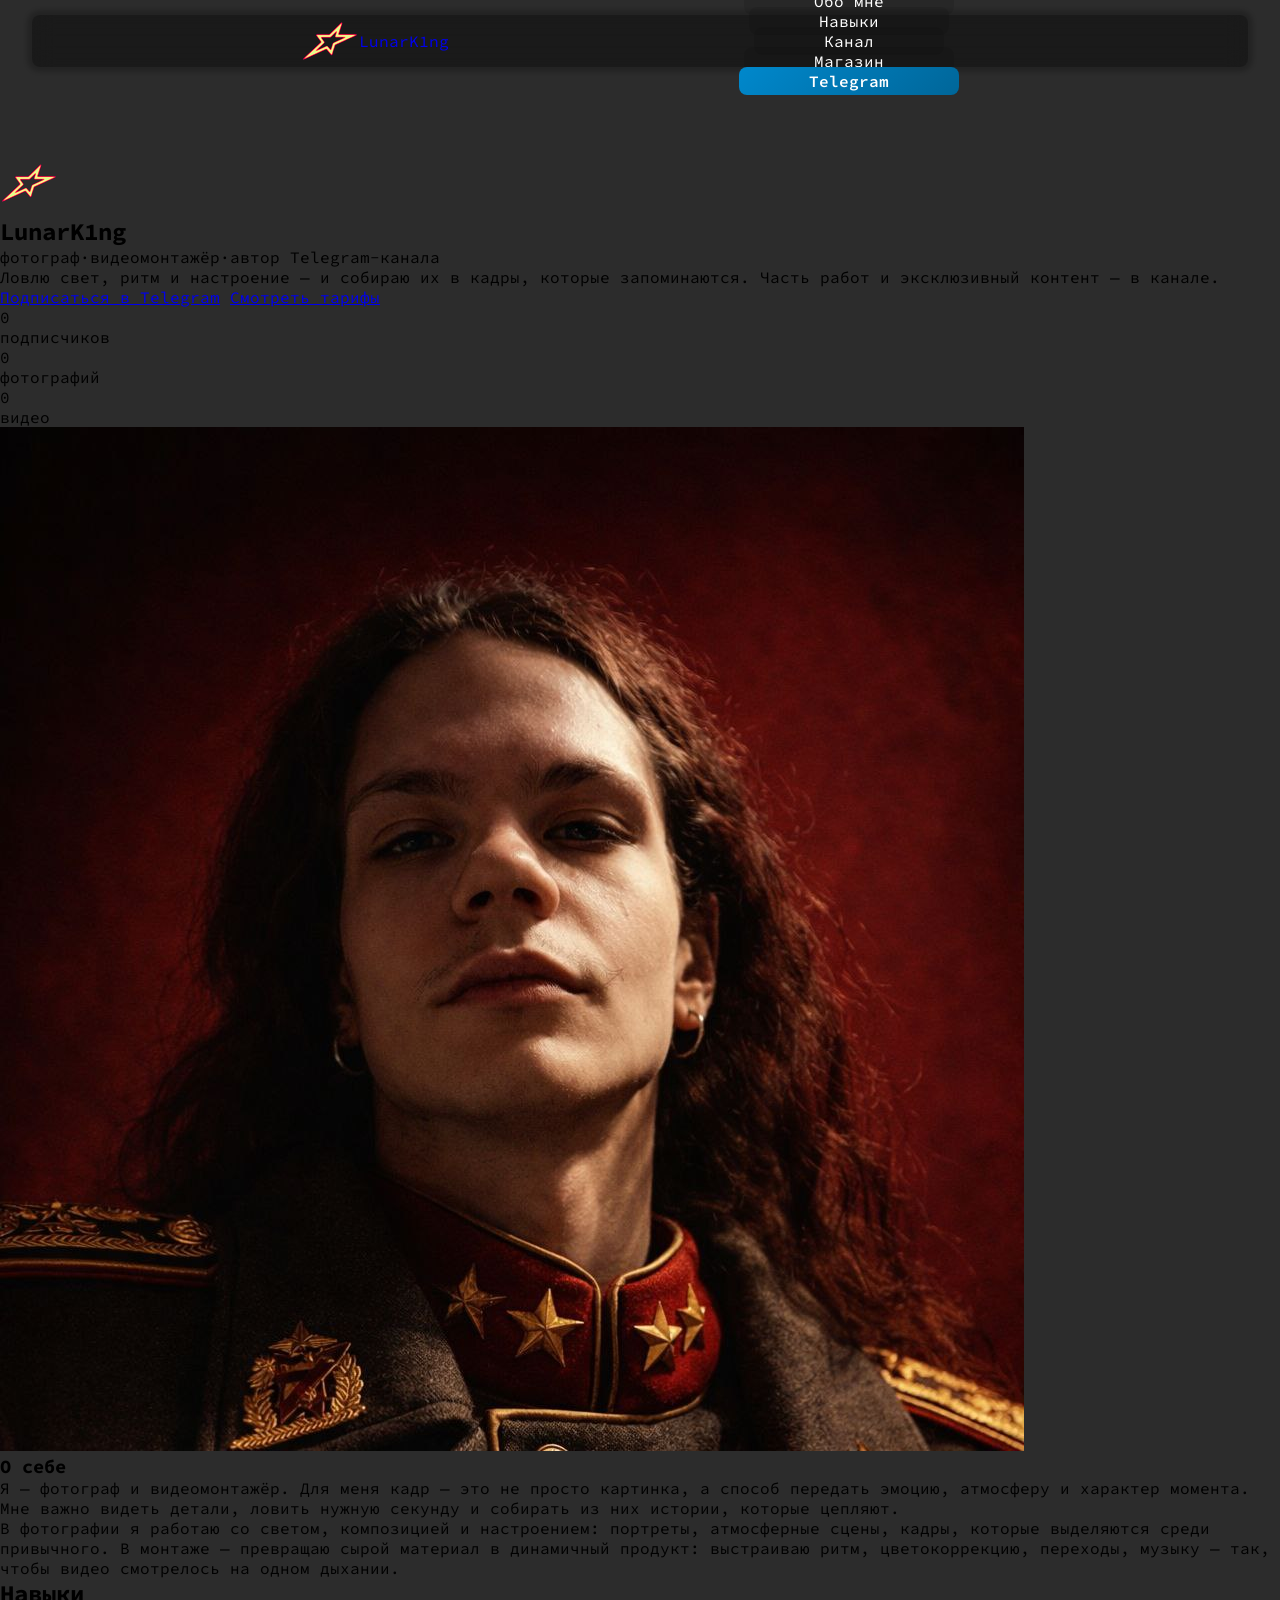
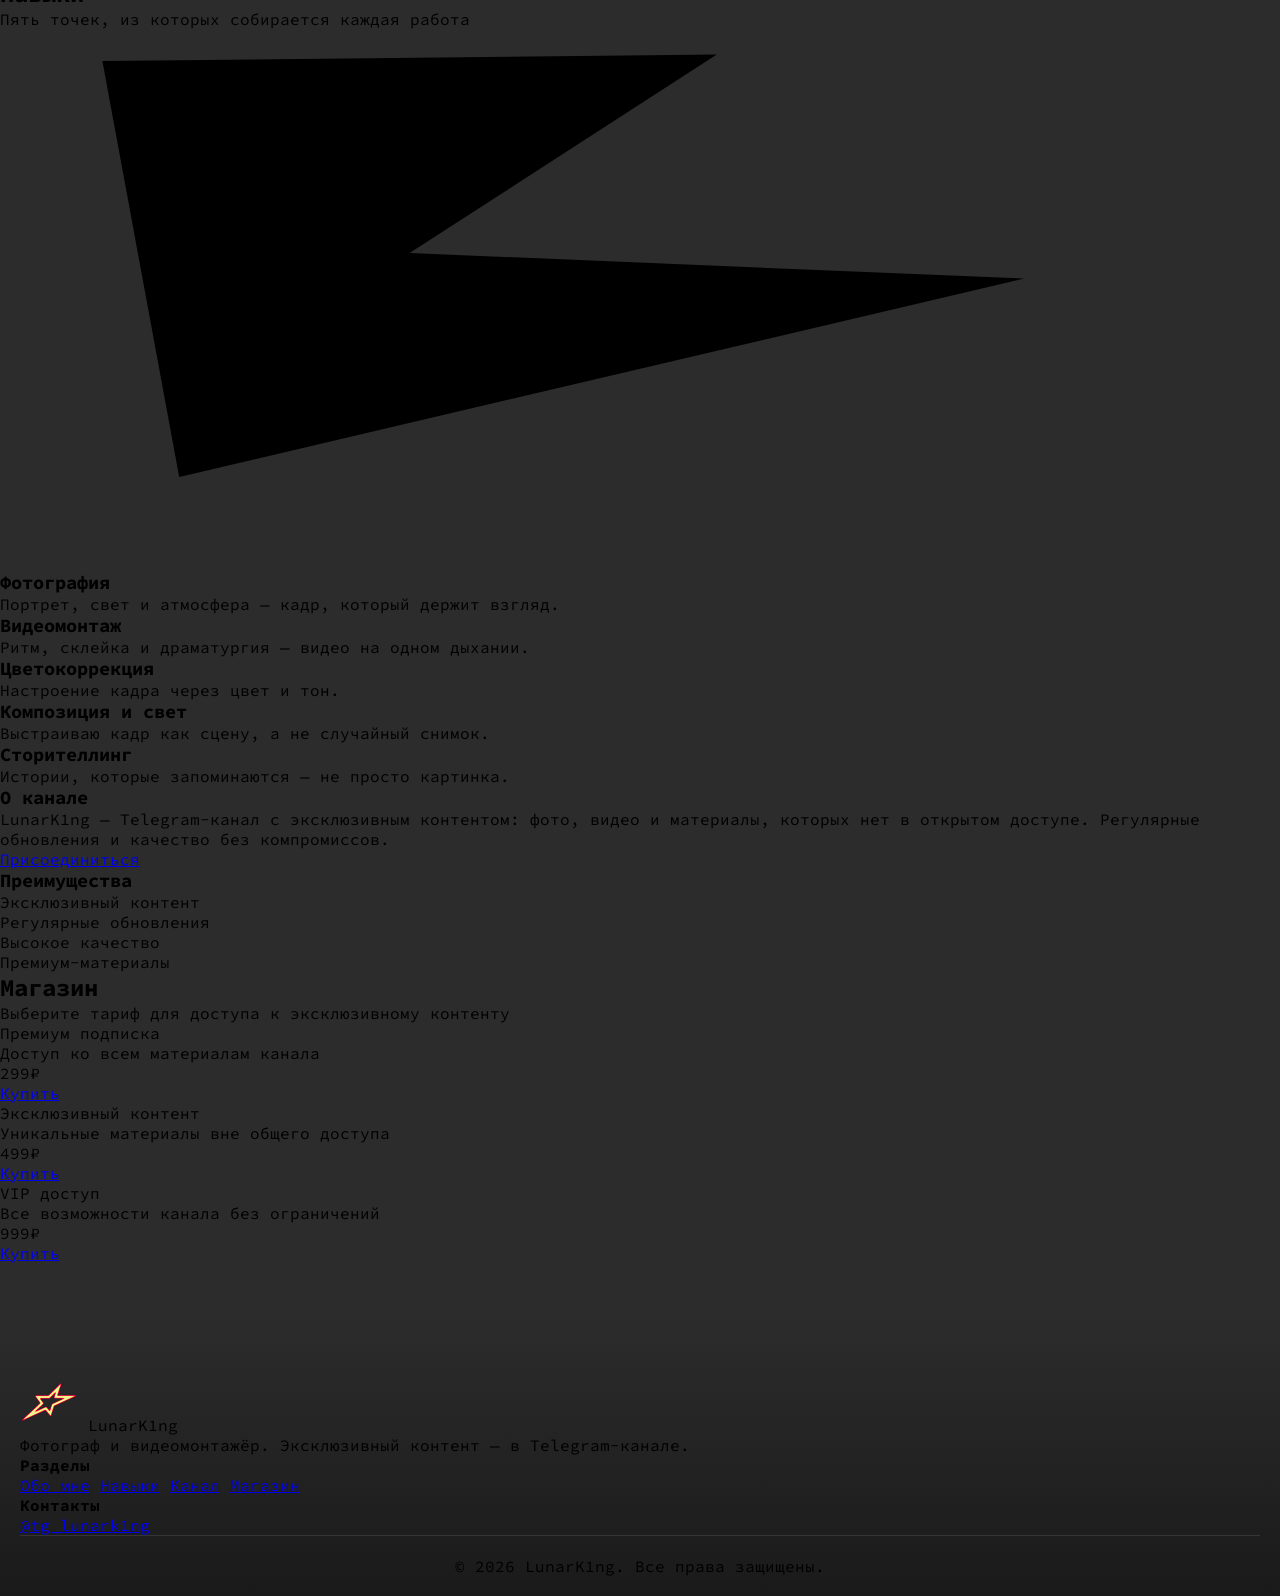
==== commit e74af447: "Rename index (1).html to index.html" ====
--- a/index.html
+++ b/index.html
@@ -1,133 +1,188 @@
-<!DOCTYPE html>
-<html lang="ru">
-<head>
-    <meta charset="UTF-8">
-    <meta name="viewport" content="width=device-width, initial-scale=1.0, maximum-scale=5.0, user-scalable=yes">
-    <title>✨LunarK1ng✨ - Telegram канал</title>
-    <meta name="description" content="Официальный сайт Telegram канала LunarK1ng. Эксклюзивный контент, премиум подписки и многое другое!">
-    <link rel="shortcut icon" href="./assects/logo.png" type="icon/png">
-    <link rel="stylesheet" href="./css/index.css">
-    <script src="./js/index.js" defer></script>
-</head>
-<body>
-    <nav>
-        <div class="nav">
-            <a href="index.html" class="logo-link"><img src="./assects/logo.png" width="58px" height="58px" alt="LunarK1ng Logo"></a>
-            <div class="btn-menu"><a href="#main">Главное</a></div>
-            <div class="btn-menu"><a href="#description">Описание</a></div>
-            <div class="btn-menu"><a href="#shop">Магазин</a></div>
-            <div class="btn-menu"><a href="https://t.me/tg_lunark1ng" target="_blank" class="telegram-link">Telegram</a></div>
-        </div>
-    </nav>
-
-    <main id="main">
-        <div class="fon">LUNARK1NG</div>
-        <div class="fon1"></div>
-        <div class="zagolov" id="description">
-            <h1>✨ Описание Telegram канала ✨</h1>
-            <p class="zagolov-desc">Добро пожаловать в мир LunarK1ng! Эксклюзивный контент, уникальные материалы и многое другое.</p>
-        </div>
-        <div class="opic">
-            <div class="card">
-                <h2>Подписчиков</h2>
-                <p class="card-number" data-target="56">0</p>
-            </div>
-            <div class="card">
-                <h2>Фотографий</h2>
-                <p class="card-number" data-target="163">0</p>
-            </div>
-            <div class="card">
-                <h2>Видео</h2>
-                <p class="card-number" data-target="3">0</p>
-            </div>
-        </div>
-
-        <div class="fon2"></div>
-
-        <div class="opic1">
-            <div class="fon-opic">
-                <div class="g">
-                    <div class="fio">
-                        <div class="fio-image">
-                            <img src="./assects/photo.jpg" alt="LunarK1ng">
-                        </div>
-                        <div class="fio-content">
-                            <h3>📸 О себе</h3>
-                            <p>Я — креативный фотограф и видеомонтажёр, который превращает идеи в сильный визуальный контент. Для меня фотография и видео — это не просто картинка, а способ передать эмоции, атмосферу и характер. Я умею видеть детали, ловить момент и создавать кадры, которые реально цепляют.</p>
-                            <p>В фотографии я работаю со светом, композицией и настроением, чтобы каждый снимок выглядел стильно, живо и профессионально. Я создаю портреты, атмосферные кадры, динамичные сцены и визуалы, которые выделяются среди обычных фото. Моя цель — не просто сделать фото, а сделать образ, который запомнится.</p>
-                            <p>В видеомонтаже я превращаю сырой материал в мощный, динамичный и интересный продукт. Я умею выстраивать ритм, подбирать музыку, делать цветокоррекцию, добавлять эффекты и переходы так, чтобы видео смотрелось на одном дыхании. Для меня монтаж — это искусство рассказа истории через движение, звук и визуал.</p>
-                        </div>
-                    </div>
-                </div>
-                <div class="g1">
-                    <div class="ai">
-                        <h3>✨ О канале</h3>
-                        <p>LunarK1ng - это уникальный Telegram канал с эксклюзивным контентом. Мы предлагаем качественные материалы, которые вы не найдете больше нигде.</p>
-                        <a href="https://t.me/tg_lunark1ng" target="_blank" class="telegram-btn">Присоединиться</a>
-                    </div>
-                    <div class="forum">
-                        <h3>💫 Преимущества</h3>
-                        <ul>
-                            <li>Эксклюзивный контент</li>
-                            <li>Регулярные обновления</li>
-                            <li>Высокое качество</li>
-                            <li>Премиум материалы</li>
-                        </ul>
-                    </div>
-                </div>
-            </div>
-        </div>
-        <div class="shop" id="shop">
-            <div class="shop-zagolov">
-                <h1>🛍️ Магазин</h1>
-                <p class="shop-subtitle">Выберите подходящий тариф для доступа к эксклюзивному контенту</p>
-            </div>
-            <div class="shop-content">
-                <div class="shop-card">
-                    <h3>Премиум подписка</h3>
-                    <p class="shop-price">299₽</p>
-                    <p class="shop-desc">Доступ ко всем материалам</p>
-                    <a href="payment.html?product=Премиум подписка&price=299₽" class="buy-button">Купить</a>
-                </div>
-                <div class="shop-card">
-                    <h3>Эксклюзивный контент</h3>
-                    <p class="shop-price">499₽</p>
-                    <p class="shop-desc">Уникальные материалы</p>
-                    <a href="payment.html?product=Эксклюзивный контент&price=499₽" class="buy-button">Купить</a>
-                </div>
-                <div class="shop-card">
-                    <h3>VIP доступ</h3>
-                    <p class="shop-price">999₽</p>
-                    <p class="shop-desc">Все возможности канала</p>
-                    <a href="payment.html?product=VIP доступ&price=999₽" class="buy-button">Купить</a>
-                </div>
-            </div>
-        </div>
-    </main>
-
-    <footer>
-        <div class="footer-content">
-            <div class="footer-section">
-                <h3>✨LunarK1ng✨</h3>
-                <p>Эксклюзивный Telegram канал с уникальным контентом</p>
-            </div>
-            <div class="footer-section">
-                <h4>Ссылки</h4>
-                <a href="https://t.me/tg_lunark1ng" target="_blank" class="footer-link">Telegram канал</a>
-                <a href="#main" class="footer-link">Главная</a>
-                <a href="#description" class="footer-link">Описание</a>
-                <a href="#shop" class="footer-link">Магазин</a>
-            </div>
-            <div class="footer-section">
-                <h4>Контакты</h4>
-                <a href="https://t.me/tg_lunark1ng" target="_blank" class="footer-link telegram-footer">
-                    <span>📱 @tg_lunark1ng</span>
-                </a>
-            </div>
-        </div>
-        <div class="footer-bottom">
-            <p>&copy; 2024 LunarK1ng. Все права защищены.</p>
-        </div>
-    </footer>
-</body>
-</html>+<!DOCTYPE html>
+<html lang="ru">
+<head>
+    <meta charset="UTF-8">
+    <meta name="viewport" content="width=device-width, initial-scale=1.0, maximum-scale=5.0, user-scalable=yes">
+    <title>LunarK1ng — фотограф, видеомонтажёр и Telegram-канал</title>
+    <meta name="description" content="LunarK1ng — фотограф и видеомонтажёр. Эксклюзивный контент и премиум-подписки в Telegram-канале.">
+    <link rel="shortcut icon" href="./assects/logo.png" type="image/png">
+    <link rel="stylesheet" href="./css/index.css">
+    <script src="./js/index.js" defer></script>
+</head>
+<body>
+    <div id="cosmos" aria-hidden="true">
+        <canvas id="starfield"></canvas>
+        <div class="nebula nebula--gold"></div>
+        <div class="nebula nebula--violet"></div>
+        <div class="nebula nebula--cyan"></div>
+    </div>
+
+    <nav>
+        <div class="nav">
+            <a href="index.html" class="logo-link">
+                <img src="./assects/logo.png" alt="LunarK1ng">
+                <span>LunarK1ng</span>
+            </a>
+            <div class="nav-links">
+                <div class="btn-menu"><a href="#about">Обо мне</a></div>
+                <div class="btn-menu"><a href="#skills">Навыки</a></div>
+                <div class="btn-menu"><a href="#channel">Канал</a></div>
+                <div class="btn-menu"><a href="#shop">Магазин</a></div>
+                <div class="btn-menu"><a href="https://t.me/tg_lunark1ng" target="_blank" rel="noopener" class="telegram-link">Telegram</a></div>
+            </div>
+        </div>
+    </nav>
+
+    <main id="main">
+        <section class="hero" id="hero">
+            <div class="shooting-star" aria-hidden="true"></div>
+            <img src="./assects/logo.png" alt="" class="hero-mark" aria-hidden="true">
+            <h1>LunarK1ng</h1>
+            <p class="hero-role">фотограф<span class="sep">·</span>видеомонтажёр<span class="sep">·</span>автор Telegram-канала</p>
+            <p class="hero-desc">Ловлю свет, ритм и настроение — и собираю их в кадры, которые запоминаются. Часть работ и эксклюзивный контент — в канале.</p>
+            <div class="hero-cta">
+                <a href="https://t.me/tg_lunark1ng" target="_blank" rel="noopener" class="btn btn-primary">Подписаться в Telegram</a>
+                <a href="#shop" class="btn btn-ghost">Смотреть тарифы</a>
+            </div>
+        </section>
+
+        <section class="stats">
+            <div class="stats-panel">
+                <div class="stat">
+                    <p class="stat-number" data-target="56">0</p>
+                    <p class="stat-label">подписчиков</p>
+                </div>
+                <div class="stat">
+                    <p class="stat-number" data-target="163">0</p>
+                    <p class="stat-label">фотографий</p>
+                </div>
+                <div class="stat">
+                    <p class="stat-number" data-target="3">0</p>
+                    <p class="stat-label">видео</p>
+                </div>
+            </div>
+        </section>
+
+        <section class="section" id="about">
+            <div class="about-grid">
+                <div class="about-portrait">
+                    <img src="./assects/photo.jpg" alt="LunarK1ng">
+                </div>
+                <div class="about-text">
+                    <h3>О себе</h3>
+                    <p>Я — фотограф и видеомонтажёр. Для меня кадр — это не просто картинка, а способ передать эмоцию, атмосферу и характер момента. Мне важно видеть детали, ловить нужную секунду и собирать из них истории, которые цепляют.</p>
+                    <p>В фотографии я работаю со светом, композицией и настроением: портреты, атмосферные сцены, кадры, которые выделяются среди привычного. В монтаже — превращаю сырой материал в динамичный продукт: выстраиваю ритм, цветокоррекцию, переходы, музыку — так, чтобы видео смотрелось на одном дыхании.</p>
+                </div>
+            </div>
+        </section>
+
+        <section class="section" id="skills">
+            <div class="section-head">
+                <h2>Навыки</h2>
+                <p>Пять точек, из которых собирается каждая работа</p>
+            </div>
+            <div class="constellation">
+                <svg viewBox="0 0 1000 420" preserveAspectRatio="none" aria-hidden="true">
+                    <path d="M 80 25 L 560 20 L 320 175 L 800 195 L 140 350"></path>
+                </svg>
+                <div class="skill skill--1">
+                    <span class="skill-star" aria-hidden="true"></span>
+                    <h3>Фотография</h3>
+                    <p>Портрет, свет и атмосфера — кадр, который держит взгляд.</p>
+                </div>
+                <div class="skill skill--2">
+                    <span class="skill-star" aria-hidden="true"></span>
+                    <h3>Видеомонтаж</h3>
+                    <p>Ритм, склейка и драматургия — видео на одном дыхании.</p>
+                </div>
+                <div class="skill skill--3">
+                    <span class="skill-star" aria-hidden="true"></span>
+                    <h3>Цветокоррекция</h3>
+                    <p>Настроение кадра через цвет и тон.</p>
+                </div>
+                <div class="skill skill--4">
+                    <span class="skill-star" aria-hidden="true"></span>
+                    <h3>Композиция и свет</h3>
+                    <p>Выстраиваю кадр как сцену, а не случайный снимок.</p>
+                </div>
+                <div class="skill skill--5">
+                    <span class="skill-star" aria-hidden="true"></span>
+                    <h3>Сторителлинг</h3>
+                    <p>Истории, которые запоминаются — не просто картинка.</p>
+                </div>
+            </div>
+        </section>
+
+        <section class="section" id="channel">
+            <div class="channel-grid">
+                <div class="panel panel-channel">
+                    <h3>О канале</h3>
+                    <p>LunarK1ng — Telegram-канал с эксклюзивным контентом: фото, видео и материалы, которых нет в открытом доступе. Регулярные обновления и качество без компромиссов.</p>
+                    <a href="https://t.me/tg_lunark1ng" target="_blank" rel="noopener" class="btn btn-primary">Присоединиться</a>
+                </div>
+                <div class="panel panel-perks">
+                    <h3>Преимущества</h3>
+                    <ul class="perks">
+                        <li>Эксклюзивный контент</li>
+                        <li>Регулярные обновления</li>
+                        <li>Высокое качество</li>
+                        <li>Премиум-материалы</li>
+                    </ul>
+                </div>
+            </div>
+        </section>
+
+        <section class="section" id="shop">
+            <div class="section-head">
+                <h2>Магазин</h2>
+                <p>Выберите тариф для доступа к эксклюзивному контенту</p>
+            </div>
+            <div class="shop-grid">
+                <div class="plan">
+                    <p class="plan-name">Премиум подписка</p>
+                    <p class="plan-desc">Доступ ко всем материалам канала</p>
+                    <p class="plan-price">299₽</p>
+                    <a href="payment.html?product=Премиум подписка&price=299₽" class="btn btn-ghost">Купить</a>
+                </div>
+                <div class="plan plan--popular">
+                    <p class="plan-name">Эксклюзивный контент</p>
+                    <p class="plan-desc">Уникальные материалы вне общего доступа</p>
+                    <p class="plan-price">499₽</p>
+                    <a href="payment.html?product=Эксклюзивный контент&price=499₽" class="btn btn-primary">Купить</a>
+                </div>
+                <div class="plan">
+                    <p class="plan-name">VIP доступ</p>
+                    <p class="plan-desc">Все возможности канала без ограничений</p>
+                    <p class="plan-price">999₽</p>
+                    <a href="payment.html?product=VIP доступ&price=999₽" class="btn btn-ghost">Купить</a>
+                </div>
+            </div>
+        </section>
+    </main>
+
+    <footer>
+        <div class="footer-divider"></div>
+        <div class="footer-grid">
+            <div>
+                <div class="footer-brand">
+                    <img src="./assects/logo.png" alt="LunarK1ng">
+                    <span>LunarK1ng</span>
+                </div>
+                <p class="footer-tag">Фотограф и видеомонтажёр. Эксклюзивный контент — в Telegram-канале.</p>
+            </div>
+            <div class="footer-col">
+                <h4>Разделы</h4>
+                <a href="#about">Обо мне</a>
+                <a href="#skills">Навыки</a>
+                <a href="#channel">Канал</a>
+                <a href="#shop">Магазин</a>
+            </div>
+            <div class="footer-col">
+                <h4>Контакты</h4>
+                <a href="https://t.me/tg_lunark1ng" target="_blank" rel="noopener">@tg_lunark1ng</a>
+            </div>
+        </div>
+        <p class="footer-bottom">© 2026 LunarK1ng. Все права защищены.</p>
+    </footer>
+</body>
+</html>
